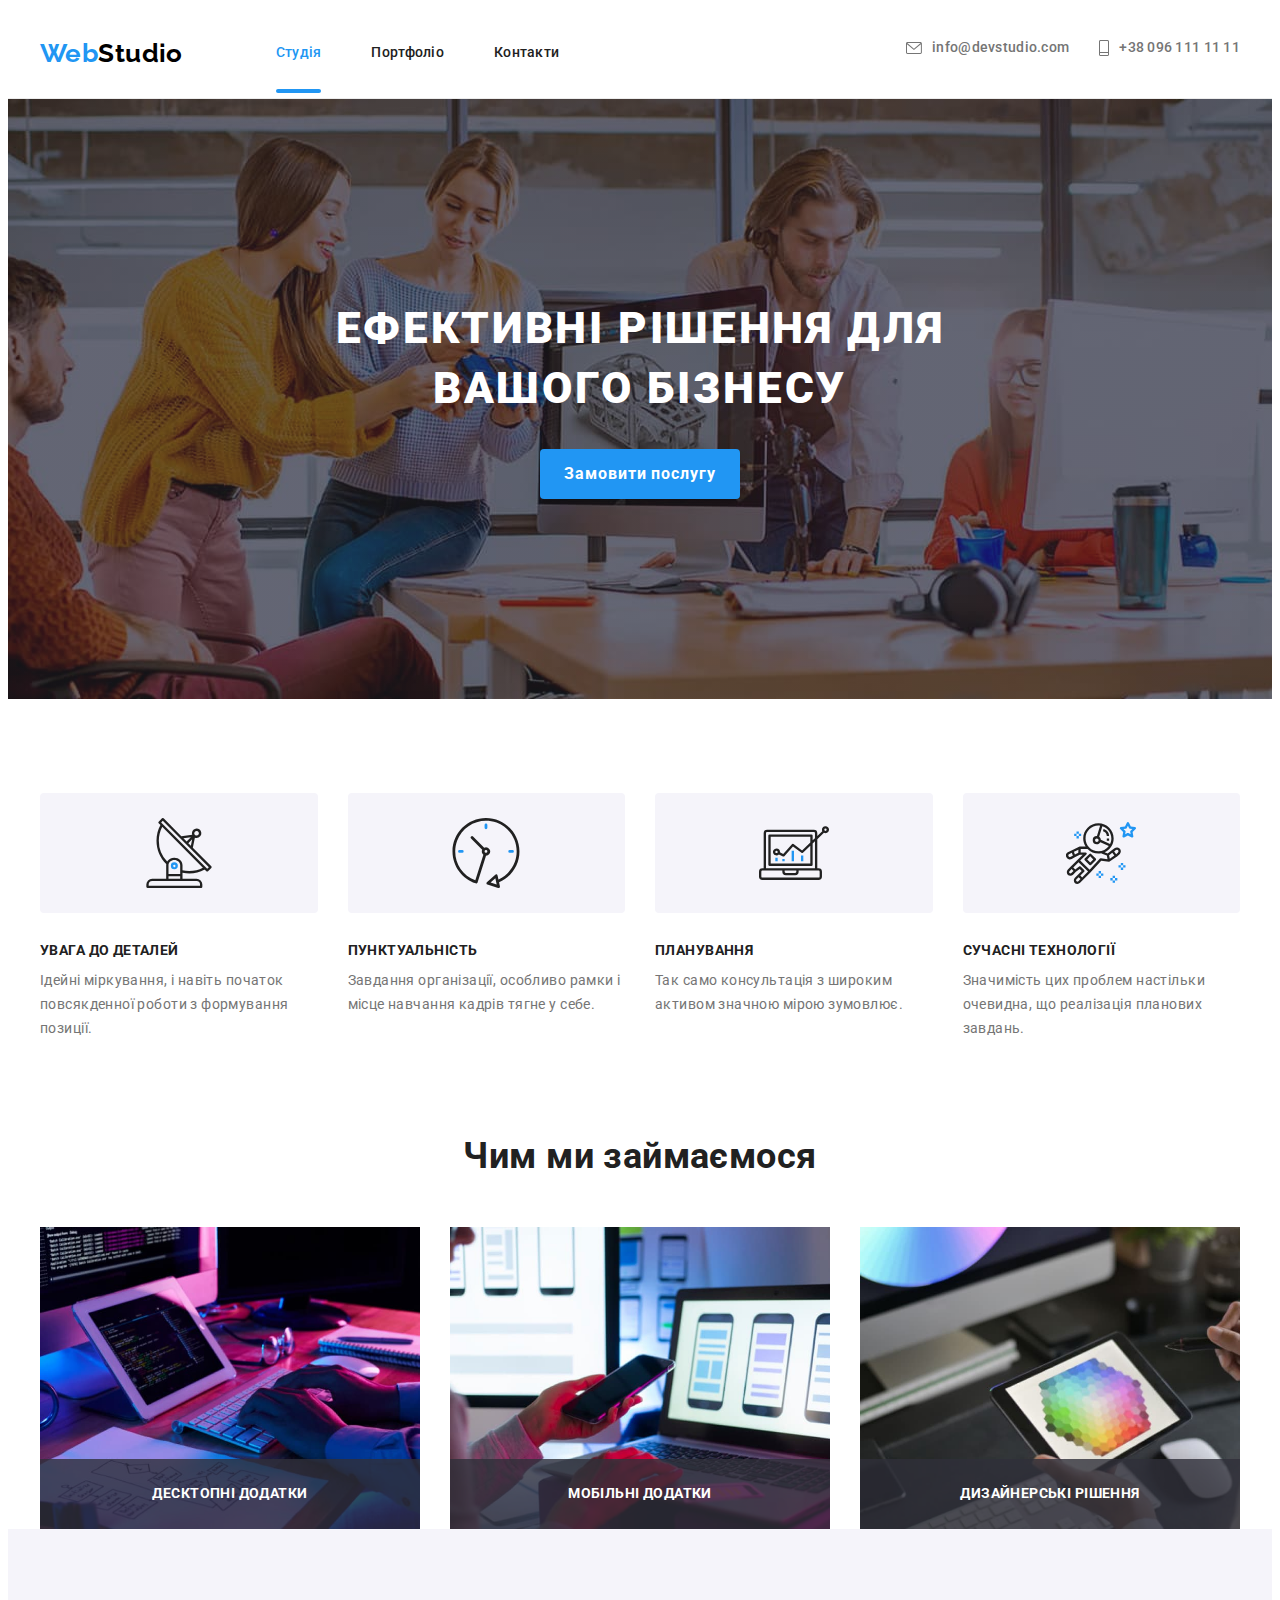
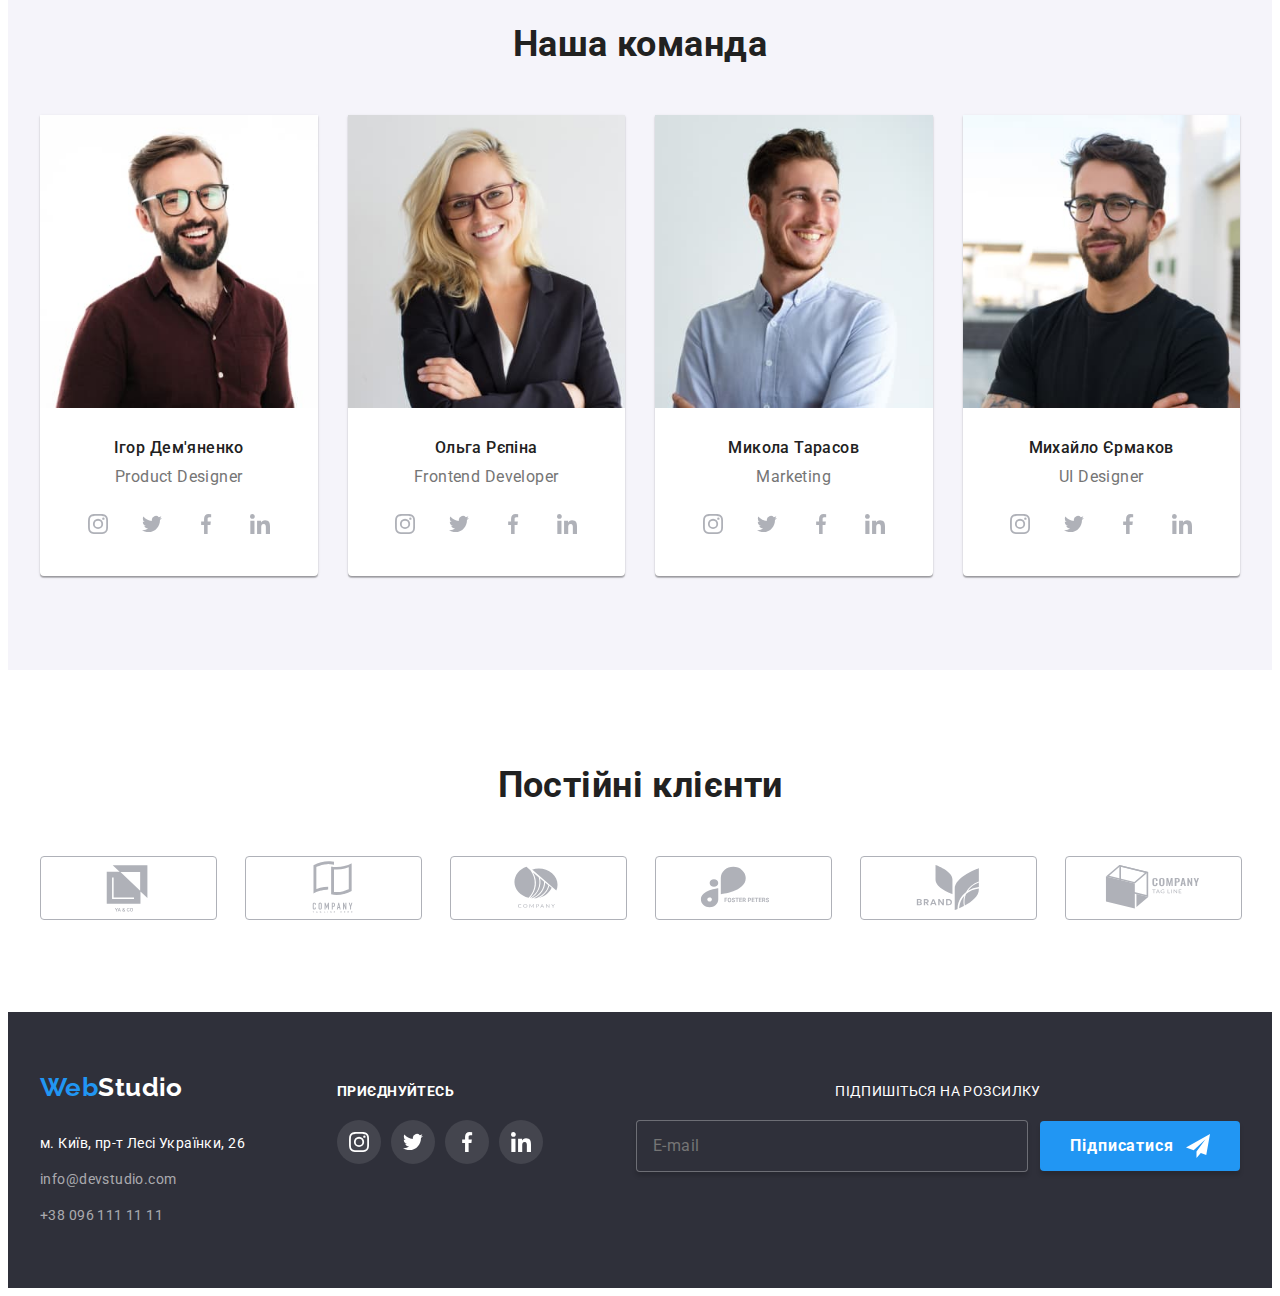
==== index.html @ 79e78c7b "adaptive" ====
<!DOCTYPE html>
<html lang="uk">
<head>
    <meta charset="UTF-8">
    <meta http-equiv="X-UA-Compatible" content="IE=edge">
    <meta name="viewport" content="width=device-width, initial-scale=1.0">
    <title>goit-markup-hw-07</title>
    <link rel="preconnect" href="https://fonts.googleapis.com">
    <link rel="preconnect" href="https://fonts.gstatic.com" crossorigin>
    <link href="https://fonts.googleapis.com/css2?family=Raleway:wght@700&family=Roboto:wght@400;500;700;900&display=swap" rel="stylesheet">
    <link rel="stylesheet" href="https://cdnjs.cloudflare.com/ajax/libs/modern-normalize/1.1.0/modern-normalize.min.css" integrity="sha512-wpPYUAdjBVSE4KJnH1VR1HeZfpl1ub8YT/NKx4PuQ5NmX2tKuGu6U/JRp5y+Y8XG2tV+wKQpNHVUX03MfMFn9Q==" crossorigin="anonymous" referrerpolicy="no-referrer" />
    <link rel="stylesheet" href="./css/main.min.css">
</head>
<body>
    <header class="header">
        <div class="container header__container">
            <a href="./index.html" class="logo header__logo links">
                <span class="logo__textWeb">Web</span>Studio
            </a>
            <nav class="nav header__nav">
                <ul class="menu lists">
                    <li class="menu__item"><a class="menu__link menu__link--current links" href="">Студія</a></li>
                    <li class="menu__item"><a class="menu__link links" href="./portfolio.html">Портфоліо</a></li>
                    <li class="menu__item"><a class="menu__link links" href="">Контакти</a></li>
                </ul>
            </nav>
            <ul class="contacts header__contacts lists">
                <li class="contacts__item">
                    <a class="contacts__link links" href="mailto:info@devstudio.com">
                        <svg class="contacts__icon" width="16" height="12">
                            <use href="./images/icons.svg#icon-envelope"></use>
                        </svg>
                        info@devstudio.com
                    </a>
                </li>
                <li class="contacts__item">
                    <a class="contacts__link links" href="tel:+380961111111">
                        <svg class="contacts__icon" width="10" height="16">
                            <use href="./images/icons.svg#icon-mobile"></use>
                        </svg>
                        +38 096 111 11 11
                    </a>
                </li>
            </ul>
            <button class="menu-open header__btn" data-menu-open>
                <svg class="menu-open__icon" width="40" height="40">
                    <use href="./images/icons.svg#icon-menu"></use>
                </svg>
            </button>
        </div>
        <div class="mob-menu is-hidden" data-menu>
            <button type="button" class="menu-close" data-menu-close>
                <svg class="menu-close__icon" width="40" height="40">
                    <use href="./images/icons.svg#icon-menu-close"></use>
                </svg>
            </button>
            <ul class="menu-list lists">
                <li class="menu-list__item"><a class="menu-list__link menu-list__link--current links" href="./index.html">Студія</a></li>
                <li class="menu-list__item"><a class="menu-list__link links" href="./portfolio.html">Портфоліо</a></li>
                <li class="menu-list__item"><a class="menu-list__link links" href="">Контакти</a></li>
            </ul>
            <div class="contact-wrapper">
                <ul class="contact-list lists">
                    <li class="contact-list__item">
                        <a class="contact-list__link links contact-list__link--tel" href="tel:+380961111111">
                            +38 096 111 11 11
                        </a>
                    </li>
                    <li class="contact-list__item">
                        <a class="contact-list__link links" href="mailto:info@devstudio.com">
                            info@devstudio.com
                        </a>
                    </li>
                </ul>
                <ul class="social-list lists">
                    <li class="social-list__item">
                        <a class="social-list__link links" href="" target="_blank" rel="noopener noreferrer">Instagram</a>
                    </li>
                    <li class="social-list__item">
                        <a class="social-list__link links" href="" target="_blank" rel="noopener noreferrer">Twitter</a>
                    </li>
                    <li class="social-list__item">
                        <a class="social-list__link links" href="" target="_blank" rel="noopener noreferrer">Facebook</a>
                    </li>
                    <li class="social-list__item">
                        <a class="social-list__link links" href="" target="_blank" rel="noopener noreferrer">LinkedIn</a>
                    </li>
                </ul>
            </div>
        </div>
    </header>
    <main>
        <section class="hero">
            <div class="container hero__container">
                <h1 class="hero__title">Ефективні рішення для вашого бізнесу</h1>
                <button type="button" class="hero__button button" data-modal-open>Замовити послугу</button>
            </div>
        </section>
        <section class="features section">
            <div class="container features__container">
                <h2 class="features__title section-title visually-hidden">Особливості</h2>
                <ul class="detail-list lists">
                    <li class="detail-list__item">
                        <div class="detail-list__icon-wrap">
                            <svg class="detail-list__icon" width="70" height="70">
                                <use href="./images/icons.svg#icon-antenna"></use>
                            </svg>
                        </div>
                        <h3 class="detail-list__title">УВАГА ДО ДЕТАЛЕЙ</h3>
                        <p class="detail-list__text">Ідейні міркування, і навіть початок повсякденної роботи з формування позиції.</p>
                    </li>
                    <li class="detail-list__item">
                        <div class="detail-list__icon-wrap">
                            <svg class="detail-list__icon" width="70" height="70">
                                <use href="./images/icons.svg#icon-clock"></use>
                            </svg>
                        </div>
                        <h3 class="detail-list__title">ПУНКТУАЛЬНІСТЬ</h3>
                        <p class="detail-list__text">Завдання організації, особливо рамки і місце навчання кадрів тягне у себе.</p>
                    </li>
                    <li class="detail-list__item">
                        <div class="detail-list__icon-wrap">
                            <svg class="detail-list__icon" width="70" height="70">
                                <use href="./images/icons.svg#icon-diagram"></use>
                            </svg>
                        </div>
                        <h3 class="detail-list__title">ПЛАНУВАННЯ</h3>
                        <p class="detail-list__text">Так само консультація з широким активом значною мірою зумовлює.</p>
                    </li>
                    <li class="detail-list__item">
                        <div class="detail-list__icon-wrap">
                            <svg class="detail-list__icon" width="70" height="70">
                                <use href="./images/icons.svg#icon-astronaut"></use>
                            </svg>
                        </div>
                        <h3 class="detail-list__title">СУЧАСНІ ТЕХНОЛОГІЇ</h3>
                        <p class="detail-list__text">Значимість цих проблем настільки очевидна, що реалізація планових завдань.</p>
                    </li>
                </ul>
            </div>
        </section>
        <section class="functions section ">
            <div class="container functions__container">
                <h2 class="functions__title section-title">Чим ми займаємося</h2>
                <ul class="unit-list lists">
                    <li class="unit-list__item">
                        <img 
                            srcset="
                            ./images/function1_370@1x.jpg 370w,
                            ./images/function1_740@2x.jpg 740w,
                            "
                            src="./images/function1_370@1x.jpg" width="370" alt="Функція" 
                            sizes="33vw">
                        <div class="unit-list__title-wrap">
                            <h3 class="unit-list__title">Десктопні додатки</h3>
                        </div>
                    </li>
                    <li class="unit-list__item">
                        <img 
                            srcset="
                            ./images/function2_370@1x.jpg 370w,
                            ./images/function2_740@2x.jpg 740w,
                            "
                            src="./images/function2_370@1x.jpg" width="370" alt="Функція" 
                            sizes="33vw">
                        <div class="unit-list__title-wrap">
                            <h3 class="unit-list__title">Мобільні додатки</h3>
                        </div>
                    </li>
                    <li class="unit-list__item">
                        <img 
                            srcset="
                            ./images/function3_370@1x.jpg 370w,
                            ./images/function3_740@2x.jpg 740w,
                            "
                            src="./images/function3_370@1x.jpg" width="370" alt="Функція" 
                            sizes="33vw">
                        <div class="unit-list__title-wrap">
                            <h3 class="unit-list__title">Дизайнерські рішення</h3>
                        </div>
                    </li>
                </ul>
            </div>
        </section>
        <section class="team section">
            <div class="container team__container">
                <h2 class="team__title section-title">Наша команда</h2>
                <ul class="card-list lists">
                    <li class="card-list__item">
                        <img 
                            srcset="
                            ./images/team1-270@1x.jpg 270w,
                            ./images/team1-270@2x.jpg 540w,
                            ./images/team1-354@1x.jpg 354w,
                            ./images/team1-354@2x.jpg 708w,
                            ./images/team1-450@1x.jpg 450w,
                            ./images/team1-450@2x.jpg 900w
                            "
                            src="./images/team1-270@1x.jpg " 
                            width="270"
                            alt="Співробітник" 
                            sizes="(min-width: 1200px) 25vw, (min-width: 768px) 50vw, 100vw">
                        <div class="card-list__description">
                            <h3 class="card-list__title">Ігор Дем'яненко</h3>
                            <p class="card-list__text" lang="en">Product Designer</p>
                            <ul class="soc-list lists">
                                <li class="soc-list__item">
                                    <a class="soc-list__link links" href="">
                                        <svg class="soc-list__icon" width="20" height="20">
                                            <use href="./images/icons.svg#icon-instagram"></use>
                                        </svg>
                                    </a>
                                </li>
                                <li class="soc-list__item">
                                    <a class="soc-list__link links" href="">
                                        <svg class="soc-list__icon" width="20" height="20">
                                            <use href="./images/icons.svg#icon-twitter"></use>
                                        </svg>
                                    </a>
                                </li>
                                <li class="soc-list__item">
                                    <a class="soc-list__link links" href="">
                                        <svg class="soc-list__icon" width="20" height="20">
                                            <use href="./images/icons.svg#icon-facebook"></use>
                                        </svg>
                                    </a>
                                </li>
                                <li class="soc-list__item">
                                    <a class="soc-list__link links" href="">
                                        <svg class="soc-list__icon" width="20" height="20">
                                            <use href="./images/icons.svg#icon-linkedin"></use>
                                        </svg>
                                    </a>
                                </li>
                            </ul>
                        </div>
                    </li>
                    <li class="card-list__item">
                        <img 
                            srcset="
                            ./images/team2-270@1x.jpg 270w,
                            ./images/team2-270@2x.jpg 540w,
                            ./images/team2-354@1x.jpg 354w,
                            ./images/team2-354@2x.jpg 708w,
                            ./images/team2-450@1x.jpg 450w,
                            ./images/team2-450@2x.jpg 900w
                            "
                            src="./images/team2-270@1x.jpg "
                            width="270"
                            alt="Співробітник" 
                            sizes="(min-width: 1200px) 25vw, (min-width: 768px) 50vw, 100vw">
                        <div class="card-list__description">
                            <h3 class="card-list__title">Ольга Рєпіна</h3>
                            <p class="card-list__text" lang="en">Frontend Developer</p>
                            <ul class="soc-list lists">
                                <li class="soc-list__item">
                                    <a class="soc-list__link links" href="">
                                        <svg class="soc-list__icon" width="20" height="20">
                                            <use href="./images/icons.svg#icon-instagram"></use>
                                        </svg>
                                    </a>
                                </li>
                                <li class="soc-list__item">
                                    <a class="soc-list__link links" href="">
                                        <svg class="soc-list__icon" width="20" height="20">
                                            <use href="./images/icons.svg#icon-twitter"></use>
                                        </svg>
                                    </a>
                                </li>
                                <li class="soc-list__item">
                                    <a class="soc-list__link links" href="">
                                        <svg class="soc-list__icon" width="20" height="20">
                                            <use href="./images/icons.svg#icon-facebook"></use>
                                        </svg>
                                    </a>
                                </li>
                                <li class="soc-list__item">
                                    <a class="soc-list__link links" href="">
                                        <svg class="soc-list__icon" width="20" height="20">
                                            <use href="./images/icons.svg#icon-linkedin"></use>
                                        </svg>
                                    </a>
                                </li>
                            </ul>
                        </div>
                    </li>
                    <li class="card-list__item">
                        <img 
                            srcset="
                            ./images/team3-270@1x.jpg 270w,
                            ./images/team3-270@2x.jpg 540w,
                            ./images/team3-354@1x.jpg 354w,
                            ./images/team3-354@2x.jpg 708w,
                            ./images/team3-450@1x.jpg 450w,
                            ./images/team3-450@2x.jpg 900w
                            "
                            src="./images/team3-270@1x.jpg "
                            width="270" 
                            alt="Співробітник"
                            sizes="(min-width: 1200px) 25vw, (min-width: 768px) 50vw, 100vw">
                        <div class="card-list__description">
                            <h3 class="card-list__title">Микола Тарасов</h3>
                            <p class="card-list__text" lang="en">Marketing</p>
                            <ul class="soc-list lists">
                                <li class="soc-list__item">
                                    <a class="soc-list__link links" href="">
                                        <svg class="soc-list__icon" width="20" height="20">
                                            <use href="./images/icons.svg#icon-instagram"></use>
                                        </svg>
                                    </a>
                                </li>
                                <li class="soc-list__item">
                                    <a class="soc-list__link links" href="">
                                        <svg class="soc-list__icon" width="20" height="20">
                                            <use href="./images/icons.svg#icon-twitter"></use>
                                        </svg>
                                    </a>
                                </li>
                                <li class="soc-list__item">
                                    <a class="soc-list__link links" href="">
                                        <svg class="soc-list__icon" width="20" height="20">
                                            <use href="./images/icons.svg#icon-facebook"></use>
                                        </svg>
                                    </a>
                                </li>
                                <li class="soc-list__item">
                                    <a class="soc-list__link links" href="">
                                        <svg class="soc-list__icon" width="20" height="20">
                                            <use href="./images/icons.svg#icon-linkedin"></use>
                                        </svg>
                                    </a>
                                </li>
                            </ul>
                        </div>
                    </li>
                    <li class="card-list__item">
                        <img 
                            srcset="
                            ./images/team4-270@1x.jpg 270w,
                            ./images/team4-270@2x.jpg 540w,
                            ./images/team4-354@1x.jpg 354w,
                            ./images/team4-354@2x.jpg 708w,
                            ./images/team4-450@1x.jpg 450w,
                            ./images/team4-450@2x.jpg 900w
                            "   
                            src="./images/team4-270@1x.jpg " 
                            width="270"
                            alt="Співробітник"
                            sizes="(min-width: 1200px) 25vw, (min-width: 768px) 50vw, 100vw">
                        <div class="card-list__description">
                            <h3 class="card-list__title">Михайло Єрмаков</h3>
                            <p class="card-list__text" lang="en">UI Designer</p>
                            <ul class="soc-list lists">
                                <li class="soc-list__item">
                                    <a class="soc-list__link links" href="">
                                        <svg class="soc-list__icon" width="20" height="20">
                                            <use href="./images/icons.svg#icon-instagram"></use>
                                        </svg>
                                    </a>
                                </li>
                                <li class="soc-list__item">
                                    <a class="soc-list__link links" href="">
                                        <svg class="soc-list__icon" width="20" height="20">
                                            <use href="./images/icons.svg#icon-twitter"></use>
                                        </svg>
                                    </a>
                                </li>
                                <li class="soc-list__item">
                                    <a class="soc-list__link links" href="">
                                        <svg class="soc-list__icon" width="20" height="20">
                                            <use href="./images/icons.svg#icon-facebook"></use>
                                        </svg>
                                    </a>
                                </li>
                                <li class="soc-list__item">
                                    <a class="soc-list__link links" href="">
                                        <svg class="soc-list__icon" width="20" height="20">
                                            <use href="./images/icons.svg#icon-linkedin"></use>
                                        </svg>
                                    </a>
                                </li>
                            </ul>
                        </div>
                    </li>
                </ul>
            </div>
        </section>
        <section class="clients section">
            <div class="container clients__container">
                <h2 class="clients__title section-title">Постійні клієнти</h2>
                <ul class="object-list lists">
                    <li class="object-list__item">
                        <a class="object-list__link links" href="">
                            <svg class="object-list__icon" width="106" height="60">
                                <use href="./images/icons.svg#icon-logo-1"></use>
                            </svg>
                        </a>
                    </li>
                    <li class="object-list__item">
                        <a class="object-list__link links" href="">
                            <svg class="object-list__icon" width="106" height="60">
                                <use href="./images/icons.svg#icon-logo-2"></use>
                            </svg>
                        </a>
                    </li>
                    <li class="object-list__item">
                        <a class="object-list__link links" href="">
                            <svg class="object-list__icon" width="106" height="60">
                                <use href="./images/icons.svg#icon-logo-3"></use>
                            </svg>
                        </a>
                    </li>
                    <li class="object-list__item">
                        <a class="object-list__link links" href="">
                            <svg class="object-list__icon" width="106" height="60">
                                <use href="./images/icons.svg#icon-logo-4"></use>
                            </svg>
                        </a>
                    </li>
                    <li class="object-list__item">
                        <a class="object-list__link links" href="">
                            <svg class="object-list__icon" width="106" height="60">
                                <use href="./images/icons.svg#icon-logo-5"></use>
                            </svg>
                        </a>
                    </li>
                    <li class="object-list__item">
                        <a class="object-list__link links" href="">
                            <svg class="object-list__icon" width="106" height="60">
                                <use href="./images/icons.svg#icon-logo-6"></use>
                            </svg>
                        </a>
                    </li>
                </ul>
            </div>
        </section>
    </main>
    <footer class="footer">
        <div class="container footer__container">
            <div class="footer__all-contacts-wrap">
                <div class="footer__contacts-wrap">
                    <a href="./index.html" class="logo links">
                        <span class="logo__textWeb">Web</span><span class="logo__textStudio">Studio</span>
                    </a>
                    <address class="address footer__address-wrap">
                        <ul class="address__list lists">
                            <li class="address__item">
                                <a href="https://goo.gl/maps/wH7zCtdQS2G6L1kN8" target="_blank" rel="noopener noreferrer" class="address__link address__place links">м. Київ, пр-т Лесі Українки, 26</a>
                            </li>
                            <li class="address__item">
                                <a href="mailto:info@devstudio.com" class="address__link links">info@devstudio.com</a>
                            </li>
                            <li class="address__item">
                                <a href="tel:+380961111111" class="address__link links">+38 096 111 11 11</a>
                            </li>
                        </ul>
                    </address>
                </div>
                <div class="footer__social-wrap soc">
                    <h3 class="soc__title">приєднуйтесь</h3>
                    <ul class="soc__list lists">
                        <li class="soc__item">
                            <a class="soc__link links" href="">
                                <svg class="soc__icon" width="20" height="20">
                                    <use href="./images/icons.svg#icon-instagram"></use>
                                </svg>
                            </a>
                        </li>
                        <li class="soc__item">
                            <a class="soc__link links" href="">
                                <svg class="soc__icon" width="20" height="20">
                                    <use href="./images/icons.svg#icon-twitter"></use>
                                </svg>
                            </a>
                        </li>
                        <li class="soc__item">
                            <a class="soc__link links" href="">
                                <svg class="soc__icon" width="20" height="20">
                                    <use href="./images/icons.svg#icon-facebook"></use>
                                </svg>
                            </a>
                        </li>
                        <li class="soc__item">
                            <a class="soc__link links" href="">
                                <svg class="soc__icon" width="20" height="20">
                                    <use href="./images/icons.svg#icon-linkedin"></use>
                                </svg>
                            </a>
                        </li>
                    </ul>
                </div>
            </div>
            <div class="footer__sign sign">
                <label class="sign__title" for="footer-email">Підпишіться на розсилку</label>
                <form class="sign__form">
                    <input type="email" name="email" class="sign__input" id="footer-email" placeholder="E-mail">
                    <button type="submit" class="sign__btn form-btn">
                        <span class="form-btn__text">Підписатися</span>
                        <svg class="form-btn__icon" width="24" height="24">
                            <use href="./images/icons.svg#icon-icon-send"></use>
                        </svg>
                    </button>
                </form>
            </div>
        </div>
    </footer>
    <div class="backdrop is-hidden" data-modal>
        <div class="modal">
            <button type="button" class="modal-close" data-modal-close>
                <svg class="modal-close__icon" width="18" height="18">
                    <use href="./images/icons.svg#icon-close-modal"></use>
                </svg>
            </button>
            <p class="modal__title">Залиште свої дані, ми вам передзвонимо</p>
            <form class="modal__form">
                <div class="modal__field">
                    <label class="modal__label"><span class="modal__text-label">Ім'я</span>
                        <span class="modal__input-wrapper">
                            <input
                                type="text"
                                name="user-name"
                                class="modal__input"
                                placeholder=" "
                            >
                            <svg class="modal__icon" width="18" height="18">
                                <use href="./images/icons.svg#icon-person-black"></use>
                            </svg>
                        </span>
                    </label>
                </div>
                <div class="modal__field">
                    <label class="modal__label"><span class="modal__text-label">Телефон</span>
                        <span class="modal__input-wrapper">
                            <input
                                type="tel"
                                name="user-tel"
                                class="modal__input"
                                placeholder=" "
                            >
                            <svg class="modal__icon" width="18" height="18">
                                <use href="./images/icons.svg#icon-phone-black"></use>
                            </svg>
                        </span>
                    </label>
                </div>
                <div class="modal__field">
                    <label class="modal__label"><span class="modal__text-label">Пошта</span>
                        <span class="modal__input-wrapper">
                            <input
                                type="email"
                                name="user-email"
                                class="modal__input"
                                placeholder=" "
                            >
                            <svg class="modal__icon" width="18" height="18">
                                <use href="./images/icons.svg#icon-email-black"></use>
                            </svg>
                        </span>
                    </label>
                </div>
                <div class="modal__field textarea-wrapper">
                    <label for="user-text" class="modal__label"><span class="modal__text-label">Коментар</span></label>
                    <textarea
                        name="user-text"
                        id="user-text"
                        class="modal__comment"
                        placeholder="Введіть текст"
                    ></textarea>
                </div>
                <div class="modal__field check">
                    <input type="checkbox" name="policy" class="check__input visually-hidden" id="policy"/>
                    <label for="policy" class="check__text">  
                        <span class="check__icon-wrapper">
                            <svg class="check__icon" width="16" height="15">
                                <use href="./images/icons.svg#icon-icon-check"></use>
                            </svg>
                        </span> 
                        Погоджуюся з розсилкою та приймаю  <a href="" class="check__text-contract"> Умови договору</a>
                    </label>
                </div>
                <div class="modal__btn-wrapper">
                    <button type="submit" class="modal__btn form-btn">Відправити</button>
                </div>
            </form>
        </div>
    </div>
    <script src="./js/modal.js"></script>
    <script src="./js/menu.js"></script>
  </body>
</html>
---- css/main.min.css ----
:root{--primary-text-color: #212121;--secondary-text-color: #757575;--accent-color: #2196F3;--primary-white-color: #FFFFFF;--bg-dark: #2F303A;--bg-light: #F5F4FA;--border-color: #EEEEEE;--icons-color: #AFB1B8;--modal-btn-focus: #188CE8}button{cursor:pointer}address{font-style:normal}.links{text-decoration:none}.lists{padding:0;margin:0;list-style:none}h1,h2,h3,h4,h5,h6,p{margin-top:0;margin-bottom:0}img{display:block;max-width:100%;height:auto;width:100%}.no-scroll{overflow:hidden}.visually-hidden{position:absolute;width:1px;height:1px;margin:-1px;border:0;padding:0;white-space:nowrap;-webkit-clip-path:inset(100%);clip-path:inset(100%);clip:rect(0 0 0 0);overflow:hidden}body{background-color:var(--primary-white-color);color:var(--primary-text-color);font-family:"Roboto",sans-serif;letter-spacing:.03em;font-size:14px;font-style:normal;line-height:1.71}.container{margin:0 auto;width:100%;padding-left:15px;padding-right:15px}@media screen and (min-width: 480px){.container{max-width:480px}}@media screen and (min-width: 768px){.container{max-width:768px}}@media screen and (min-width: 1200px){.container{max-width:1200px}}.section-title{font-size:28px;line-height:1.18;text-align:center;margin-bottom:30px}@media screen and (min-width: 1200px){.section-title{font-size:36px;line-height:1.17;margin-bottom:50px}}.form-btn{padding:10px 24px;font-family:"Roboto";border-radius:4px;align-items:center;border:0;background-color:var(--accent-color);font-family:inherit;font-weight:700;font-size:16px;height:50px;min-width:200px;line-height:1.88;letter-spacing:.06em;color:var(--primary-white-color);box-shadow:0px 4px 4px rgba(0,0,0,.15);transition:background-color 250ms cubic-bezier(0.4, 0, 0.2, 1)}.header{border-bottom:1px solid #ececec}.header__container{display:flex;align-items:center}@media screen and (max-width: 767px){.header__container{height:60px;justify-content:space-between}}.logo{--logo-black: #000000;color:var(--logo-black);font-family:"Raleway",sans-serif;font-weight:700;font-size:24px;line-height:1.17}@media screen and (min-width: 1200px){.logo{font-size:26px;line-height:1.19}}.logo__textWeb{color:var(--accent-color)}.nav{margin-left:88px}@media screen and (min-width: 1200px){.nav{margin-left:93px}}.menu{display:flex}@media screen and (max-width: 767px){.menu{display:none}}.menu__item{margin-right:50px}.menu__item:last-child{margin-right:0}.menu__link{display:block;padding-top:32px;padding-bottom:32px;color:var(--primary-text-color);font-weight:500;line-height:1.14;letter-spacing:.02em;transition:color 250ms cubic-bezier(0.4, 0, 0.2, 1)}.menu__link:hover,.menu__link:focus{color:var(--accent-color)}.menu__link--current{position:relative;color:var(--accent-color)}.menu__link--current::after{position:absolute;bottom:0;left:0;content:"";width:100%;height:4px;background-color:var(--accent-color);border-radius:2px}@media screen and (max-width: 767px){.contacts{display:none}}@media screen and (min-width: 768px){.contacts{display:block}}@media screen and (min-width: 1200px){.contacts{display:flex}}.header__contacts{margin-left:auto}.contacts__item{margin-bottom:10px}@media screen and (min-width: 1200px){.contacts__item{margin-right:30px}.contacts__item:last-child{margin-right:0}}.contacts__link{color:var(--secondary-text-color);font-weight:500;font-size:12px;line-height:1.17;letter-spacing:.02em;display:flex;align-items:center;transition:color 250ms cubic-bezier(0.4, 0, 0.2, 1)}.contacts__link:hover,.contacts__link:focus{color:var(--accent-color)}@media screen and (min-width: 1200px){.contacts__link{padding-top:32px;padding-bottom:32px;font-size:14px;line-height:1.14}}.contacts__icon{margin-right:10px;fill:var(--secondary-text-color);transition:fill 250ms cubic-bezier(0.4, 0, 0.2, 1)}.contacts__link:hover .contacts__icon,.contacts__link:focus .contacts__icon{fill:currentColor}.menu-open{background-color:#fff;padding:0;margin-left:auto;display:block;height:40px;border:none}@media screen and (min-width: 768px){.menu-open{display:none}}.menu-open__icon{fill:var(--primary-text-color);transition:fill 250ms cubic-bezier(0.4, 0, 0.2, 1)}.menu-open__icon:hover{fill:var(--accent-color)}.mob-menu{position:fixed;top:0;z-index:1;width:100%;height:100%;background-color:#fff;padding:48px 40px;display:flex;flex-direction:column;justify-content:space-between;overflow:auto}@media screen and (min-width: 768px){.mob-menu{display:none}}.is-hidden{opacity:0;visibility:hidden;pointer-events:none}.menu-close{position:absolute;top:10px;right:15px;display:block;margin-left:auto;height:40px;border:none;background-color:#fff;padding:0}.menu-close__icon{fill:var(--primary-text-color);transition:fill 250ms cubic-bezier(0.4, 0, 0.2, 1)}.menu-close__icon:hover{fill:var(--accent-color)}.menu-list{flex-grow:1}.menu-list__link{color:var(--primary-text-color);font-weight:500;font-size:40px;line-height:1.17;letter-spacing:.02em;transition:color 250ms cubic-bezier(0.4, 0, 0.2, 1)}.menu-list__link:hover{color:var(--accent-color)}.menu-list__item{margin-bottom:32px}.menu-list__item:last-child{margin-bottom:0}.contact-list__item{font-weight:500;letter-spacing:.02em;font-size:24px;line-height:1.17}.contact-list__item:first-child{margin-bottom:32px}.contact-list__link{color:var(--secondary-text-color)}.contact-list__link--tel{font-size:27px;line-height:1.18;color:var(--accent-color)}@media screen and (min-width: 480px){.contact-list__link--tel{font-size:34px}}.social-list{display:flex;align-self:flex-end;margin-top:64px}.social-list__link{font-weight:500;font-size:13px;line-height:1.22;letter-spacing:.02em;color:#2196f3}@media screen and (min-width: 480px){.social-list__link{font-size:18px}}.social-list__item{position:relative}.social-list__item:not(:last-child){margin-right:20px}.social-list__item:not(:last-child)::after{content:"";position:absolute;right:-21px;bottom:12px;display:block;width:22px;height:1px;background-color:rgba(33,33,33,.2);rotate:90deg}.backdrop{position:fixed;top:0;width:100%;height:100%;background-color:rgba(0,0,0,.2);transition:opacity 500ms cubic-bezier(0.4, 0, 0.2, 1),visibility 500ms cubic-bezier(0.4, 0, 0.2, 1)}.is-hidden{opacity:0;visibility:hidden;pointer-events:none}.modal{width:100%;background:var(--primary-white-color);box-shadow:0px 1px 3px rgba(0,0,0,.12),0px 1px 1px rgba(0,0,0,.14),0px 2px 1px rgba(0,0,0,.2);border-radius:4px;position:absolute;top:50%;left:50%;transform:translate(-50%, -50%) scale(1);transition:transform 500ms cubic-bezier(0.4, 0, 0.2, 1);padding:40px}@media screen and (min-width: 480px){.modal{width:450px;min-height:609px}}@media screen and (min-width: 1200px){.modal{width:528px;min-height:581px}}.is-hidden .modal{transform:translate(-50%, -50%) scale(0.8)}.modal-close{position:absolute;top:8px;right:8px;width:30px;height:30px;padding:5px;background-color:rgba(0,0,0,0);border-radius:50%;border:1px solid rgba(0,0,0,.1);display:flex;align-items:center;justify-content:center}.modal-close__icon{transition:fill 250ms cubic-bezier(0.4, 0, 0.2, 1)}.modal-close:focus .modal-close__icon,.modal-close:hover .modal-close__icon{fill:var(--accent-color)}.modal__title{font-weight:700;font-size:19px;line-height:1.5;text-align:center;margin-bottom:12px}@media screen and (min-width: 480px){.modal__title{font-size:20px}}@media screen and (min-width: 1200px){.modal__title{line-height:1.15}}.modal__field{margin-bottom:10px}.modal__input-wrapper{position:relative}.modal__text-label{display:block;margin-bottom:4px;font-weight:400;font-size:12px;line-height:1.17;letter-spacing:.01em;color:var(--secondary-text-color)}.modal__input{width:100%;height:40px;border:1px solid rgba(33,33,33,.2);border-radius:4px;outline:rgba(0,0,0,0);padding:12px;color:var(--logo-black);padding-left:42px;transition:border-color 250ms cubic-bezier(0.4, 0, 0.2, 1)}.modal__input:focus{border-color:var(--accent-color)}.modal__icon{position:absolute;left:12px;top:50%;transform:translateY(-50%);transition:fill 250ms cubic-bezier(0.4, 0, 0.2, 1)}.modal__input:focus+.modal__icon{fill:var(--accent-color)}.modal__comment{width:100%;height:120px;border:1px solid rgba(33,33,33,.2);border-radius:4px;padding:12px 16px;resize:none;outline:rgba(0,0,0,0);font-size:14px;line-height:1.14;letter-spacing:.01em;color:rgba(117,117,117,.5);transition:border-color 250ms cubic-bezier(0.4, 0, 0.2, 1)}.modal__comment:focus{border-color:var(--accent-color)}@media screen and (min-width: 1200px){.modal__comment{font-size:12px;line-height:1.17}}.check__text{color:var(--secondary-text-color);background-color:#fff;display:flex;align-items:center;justify-content:center;font-size:12px;line-height:1.17}@media screen and (min-width: 1200px){.check__text{font-size:14px;line-height:1.71}}.check__icon-wrapper{width:16px;height:15px;border:2px solid var(--primary-text-color);border-radius:2px;display:flex;align-items:center;justify-content:center;fill:rgba(0,0,0,0);margin-right:8px;transition:border-color 250ms cubic-bezier(0.4, 0, 0.2, 1)}.check__input:focus+.check__text span{border-color:var(--accent-color)}.check__input:checked+.check__text span{fill:var(--primary-white-color);background-color:var(--accent-color);border:none}.textarea-wrapper{margin-bottom:20px}.check{margin-bottom:30px}.check__text-contract{color:var(--accent-color);margin-left:8px}.modal__btn{display:block;margin:0 auto}.modal__btn:focus,.modal__btn:hover{background-color:var(--modal-btn-focus)}.hero{background-image:linear-gradient(rgba(47, 48, 58, 0.4), rgba(47, 48, 58, 0.4)),url(/images/hero480mob@1x.jpg);background-repeat:no-repeat;background-position:center;background-size:cover;display:flex;flex-grow:1;padding:118px 40px}@media screen and (min-device-pixel-ratio: 2),screen and (-webkit-min-device-pixel-ratio: 2),screen and (min-resolution: 192dpi),screen and (min-resolution: 2dppx){.hero{background-image:linear-gradient(rgba(47, 48, 58, 0.4), rgba(47, 48, 58, 0.4)),url(/images/hero960mob@2x.jpg)}}@media screen and (min-width: 480px){.hero{padding:118px 60px}}@media screen and (min-width: 768px){.hero{padding:118px 204px}}@media screen and (min-width: 1200px){.hero{padding:200px 237px}}@media screen and (min-width: 480px){.hero{background-image:linear-gradient(rgba(47, 48, 58, 0.4), rgba(47, 48, 58, 0.4)),url(/images/hero768tab@1x.jpg)}}@media screen and (min-width: 480px)and (min-device-pixel-ratio: 2),screen and (min-width: 480px)and (-webkit-min-device-pixel-ratio: 2),screen and (min-width: 480px)and (min-resolution: 192dpi),screen and (min-width: 480px)and (min-resolution: 2dppx){.hero{background-image:linear-gradient(rgba(47, 48, 58, 0.4), rgba(47, 48, 58, 0.4)),url(/images/hero1536tab@2x.jpg)}}@media screen and (min-width: 768px){.hero{background-image:linear-gradient(rgba(47, 48, 58, 0.4), rgba(47, 48, 58, 0.4)),url(/images/hero1600desc@1x.jpg)}}@media screen and (min-width: 768px)and (min-device-pixel-ratio: 2),screen and (min-width: 768px)and (-webkit-min-device-pixel-ratio: 2),screen and (min-width: 768px)and (min-resolution: 192dpi),screen and (min-width: 768px)and (min-resolution: 2dppx){.hero{background-image:linear-gradient(rgba(47, 48, 58, 0.4), rgba(47, 48, 58, 0.4)),url(/images/hero3200desc@2x.jpg)}}.hero__container{margin-left:auto;margin-right:auto;padding:0;text-align:center;width:100%}@media screen and (min-width: 480px){.hero__container{max-width:100%}}@media screen and (min-width: 768px){.hero__container{max-width:768px}}@media screen and (min-width: 1200px){.hero__container{max-width:1200px}}.hero__title{margin-left:auto;margin-right:auto;margin-bottom:30px;width:240px;font-weight:700;font-size:16px;line-height:1.62;letter-spacing:.06em;text-transform:uppercase;color:var(--primary-white-color)}@media screen and (min-width: 480px){.hero__title{width:360px;font-weight:900;font-size:26px}}@media screen and (min-width: 1200px){.hero__title{width:696px;font-size:44px;line-height:1.36}}.hero__button{display:inline-block;border-radius:4px;box-shadow:0px 4px 4px rgba(0,0,0,.15);padding:10px 24px;min-width:200px;align-items:center;border:0;background-color:var(--accent-color);font-family:inherit;font-weight:700;font-size:16px;line-height:1.88;letter-spacing:.06em;color:var(--primary-white-color)}.features{padding-top:60px;padding-bottom:60px}@media screen and (min-width: 1200px){.features{padding-top:94px;padding-bottom:94px}}.detail-list{display:flex;flex-wrap:wrap;gap:30px}.detail-list__item{width:100%}@media screen and (min-width: 768px){.detail-list__item{width:calc((100% - 30px)/2)}}@media screen and (min-width: 1200px){.detail-list__item{width:calc((100% - 90px)/4)}}.detail-list__icon-wrap{height:120px;margin-bottom:30px;background-color:var(--bg-light);border-radius:4px;display:flex;align-items:center;justify-content:center}.detail-list__title{margin-bottom:10px;font-size:14px;line-height:1.14;text-transform:uppercase;text-align:center}@media screen and (min-width: 768px){.detail-list__title{text-align:left}}.detail-list__text{color:var(--secondary-text-color)}@media screen and (max-width: 1199px){.functions{display:none}}@media screen and (min-width: 1200px){.functions{display:block}}.unit-list{display:flex;gap:30px}.unit-list__item{position:relative}.unit-list__title-wrap{position:absolute;bottom:0;left:0;color:var(--primary-white-color);background-color:rgba(47,48,58,.8);width:100%;padding-top:27px;padding-bottom:27px}.unit-list__title{font-size:14px;font-weight:700;line-height:1.14;text-align:center;text-transform:uppercase;display:block}.team{background-color:var(--bg-light);padding-top:60px;padding-bottom:60px}@media screen and (min-width: 1200px){.team{padding-top:94px;padding-bottom:94px}}.card-list{display:flex;flex-wrap:wrap;gap:30px}.card-list__item{width:100%;border-radius:0px 0px 4px 4px;background-color:var(--primary-white-color);box-shadow:0px 1px 3px rgba(0,0,0,.12),0px 1px 1px rgba(0,0,0,.14),0px 2px 1px rgba(0,0,0,.2)}@media screen and (min-width: 768px){.card-list__item{width:calc((100% - 30px)/2)}}@media screen and (min-width: 1200px){.card-list__item{width:calc((100% - 90px)/4)}}.card-list__description{padding-top:30px;padding-bottom:24px}@media screen and (min-width: 1200px){.card-list__description{padding-bottom:30px}}.card-list__title{margin-bottom:10px;font-weight:500;font-size:16px;line-height:1.19;text-align:center}.card-list__text{font-size:16px;line-height:1.19;text-align:center;color:var(--secondary-text-color);margin-bottom:16px}.soc-list{display:flex;justify-content:center;gap:10px}.soc-list__item{width:44px;height:44px}.soc-list__link{width:100%;height:100%;border-radius:50%;display:flex;align-items:center;justify-content:center;color:var(--icons-color);transition:color 250ms cubic-bezier(0.4, 0, 0.2, 1),background-color 250ms cubic-bezier(0.4, 0, 0.2, 1)}.soc-list__link:hover,.soc-list__link:focus{background-color:var(--accent-color);color:var(--primary-white-color)}.soc-list__icon{fill:currentColor}.clients{padding-top:60px;padding-bottom:60px}@media screen and (min-width: 1200px){.clients{padding-top:94px;padding-bottom:94px}}.object-list{display:flex;flex-wrap:wrap;gap:30px}.object-list__item{width:calc((100% - 30px)/2)}@media screen and (min-width: 768px){.object-list__item{width:calc((100% - 60px)/3)}}@media screen and (min-width: 1200px){.object-list__item{width:calc((100% - 150px)/6)}}.object-list__link{width:100%;height:100%;border:1px solid var(--icons-color);border-radius:4px;display:flex;align-items:center;justify-content:center;color:var(--icons-color);transition:color 250ms cubic-bezier(0.4, 0, 0.2, 1),border-color 250ms cubic-bezier(0.4, 0, 0.2, 1)}.object-list__link:hover,.object-list__link:focus{color:var(--accent-color);border-color:var(--accent-color)}.object-list__icon{fill:currentColor}.footer{padding-top:60px;padding-bottom:60px;background-color:var(--bg-dark);text-align:center}@media screen and (min-width: 1200px){.footer__container{display:flex;justify-content:space-between}}@media screen and (min-width: 768px)and (max-width: 1199px){.footer__all-contacts-wrap{display:flex;justify-content:space-between}}@media screen and (min-width: 1200px){.footer__all-contacts-wrap{width:50%;display:flex;align-content:flex-start;justify-content:space-between}}.footer__contacts-wrap{margin-bottom:60px}@media screen and (min-width: 768px)and (max-width: 1199px){.footer__contacts-wrap{width:50%;padding-right:15px}}@media screen and (min-width: 1200px){.footer__contacts-wrap{margin-bottom:0;text-align:left}}.logo__textStudio{color:var(--primary-white-color)}.address{margin-top:28px}.address__list{font-style:normal;font-weight:400}.address__item:not(:last-child){margin-bottom:12px}.address__link{color:rgba(255,255,255,.6);transition:color 250ms cubic-bezier(0.4, 0, 0.2, 1)}.address__link:hover,.address__link:focus{color:var(--accent-color)}.address__place{color:var(--primary-white-color)}.footer__social-wrap{color:var(--primary-white-color);text-align:center}@media screen and (max-width: 767px){.footer__social-wrap{margin-bottom:60px}}@media screen and (min-width: 768px)and (max-width: 1199px){.footer__social-wrap{width:50%;padding-left:15px;margin-top:5px}}@media screen and (min-width: 1200px){.footer__social-wrap{margin-top:12px;text-align:left}}.soc__title{display:block;margin-bottom:20px;font-size:14px;line-height:1.14;text-transform:uppercase}.soc__list{display:flex;justify-content:center;gap:10px}.soc__item{width:44px;height:44px}.soc__link{width:100%;height:100%;border-radius:50%;display:flex;align-items:center;justify-content:center;color:var(--primary-white-color);background-color:rgba(255,255,255,.1);transition:background-color 250ms cubic-bezier(0.4, 0, 0.2, 1)}.soc__link:hover,.soc__link:focus{background-color:var(--accent-color)}.soc__icon{fill:currentColor}.footer__sign{color:var(--primary-white-color)}@media screen and (min-width: 1200px){.footer__sign{margin-left:93px;margin-bottom:34px;margin-top:12px;margin-right:0}}.sign__title{display:block;margin-bottom:20px;font-size:14px;line-height:1.14;text-transform:uppercase}@media screen and (min-width: 480px)and (max-width: 1199px){.sign__form{display:block;text-align:center}}@media screen and (min-width: 1200px){.sign__form{text-align:left;display:flex;align-items:center}}.sign__input{width:100%;padding:15px 16px;font-family:"Roboto";font-style:normal;font-weight:400;font-size:16px;line-height:1.25;letter-spacing:.03em;color:rgba(255,255,255,.6);border:1px solid rgba(255,255,255,.3);border-radius:4px;outline:rgba(0,0,0,0);box-shadow:0px 4px 4px rgba(0,0,0,.15);background-color:var(--bg-dark);transition:border 250ms cubic-bezier(0.4, 0, 0.2, 1)}@media screen and (max-width: 1199px){.sign__input{margin-bottom:20px}}@media screen and (min-width: 480px)and (max-width: 1199px){.sign__input{width:450px}}@media screen and (min-width: 1200px){.sign__input{width:358px;margin-right:12px}}.sign__input:focus{border:1px solid var(--accent-color)}.sign__btn{display:flex;align-items:center;justify-content:center}@media screen and (max-width: 1199px){.sign__btn{margin-right:auto;margin-left:auto}}.form-btn__text{display:inline-block;text-align:center}.form-btn__icon{fill:var(--primary-white-color);margin-left:12px}.filters{display:flex;justify-content:center;margin-bottom:50px;gap:8px}.filters-btn{display:inline-block;border-radius:4px;padding:6px 22px;min-width:73px;border:0;box-shadow:none;letter-spacing:.03em;font-family:inherit;font-weight:500;font-size:16px;line-height:1.63;text-align:center;background-color:var(--bg-light);cursor:pointer;transition:color 250ms cubic-bezier(0.4, 0, 0.2, 1),background-color 250ms cubic-bezier(0.4, 0, 0.2, 1),box-shadow 250ms cubic-bezier(0.4, 0, 0.2, 1)}.filters-btn:hover,.filters-btn:focus{background-color:var(--accent-color);color:var(--primary-white-color);box-shadow:0px 3px 1px rgba(0,0,0,.1),0px 1px 2px rgba(0,0,0,.08),0px 2px 2px rgba(0,0,0,.12)}.project-list{display:flex;flex-wrap:wrap;gap:30px}.project-item{width:calc((100% - 60px)/3);background-color:var(--primary-white-color)}.project-top{position:relative;overflow:hidden}.project-top-text{position:absolute;top:0;background-color:rgba(33,150,243,.9);color:var(--primary-white-color);font-weight:400;font-size:18px;line-height:1.56;padding:63px 24px;height:100%;transform:translateY(100%);transition:transform 250ms cubic-bezier(0.4, 0, 0.2, 1)}.project-item-link:hover .project-top-text,.project-item-link:focus .project-top-text{transform:translateY(0)}.project-item-link{display:block;box-shadow:none;transition:box-shadow 250ms cubic-bezier(0.4, 0, 0.2, 1)}.project-item-link:hover,.project-item-link:focus{box-shadow:0px 1px 1px rgba(0,0,0,.12),0px 4px 4px rgba(0,0,0,.06),1px 4px 6px rgba(0,0,0,.16)}.project-description{padding:20px 24px;border-right:1px solid var(--border-color);border-bottom:1px solid var(--border-color);border-left:1px solid var(--border-color)}.projects-titles{margin-bottom:4px;font-size:18px;line-height:2;letter-spacing:.06em;color:var(--primary-text-color)}.projects-text{font-size:16px;line-height:1.88;color:var(--secondary-text-color)}/*# sourceMappingURL=main.min.css.map */
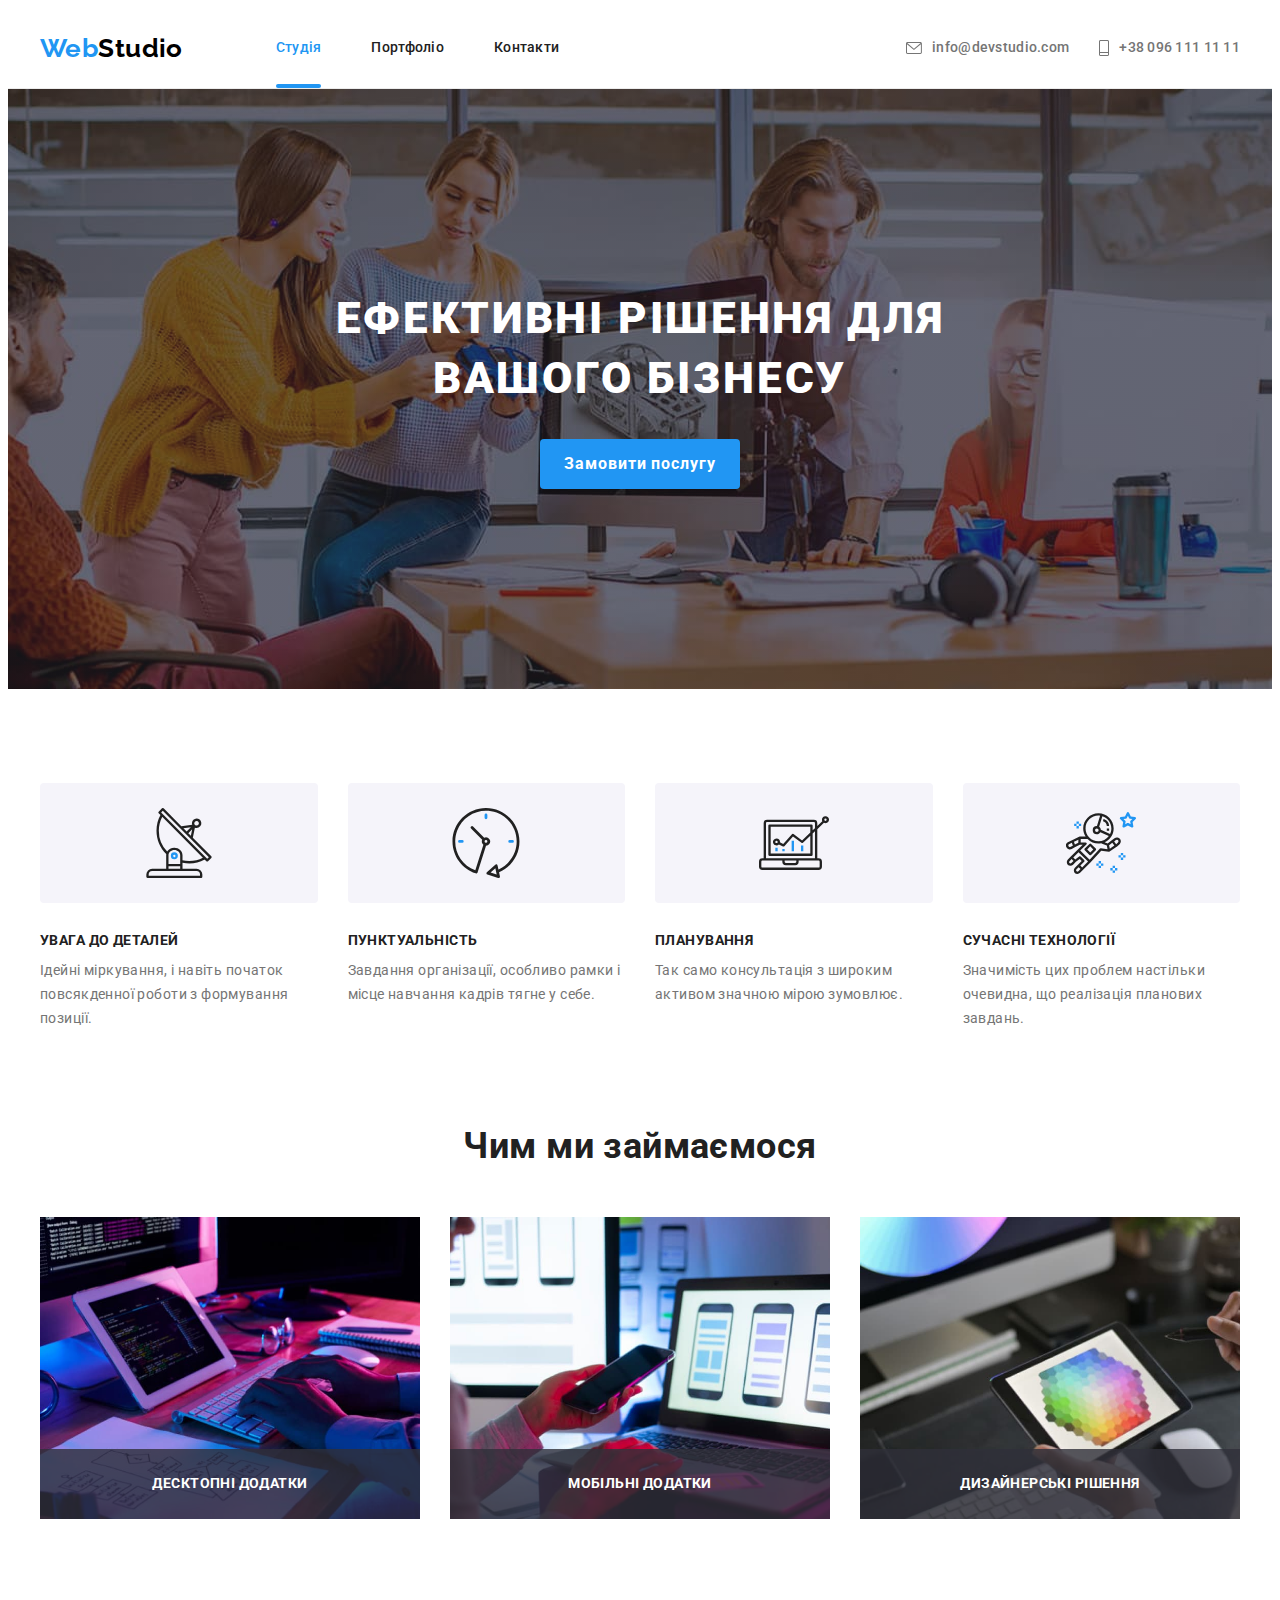
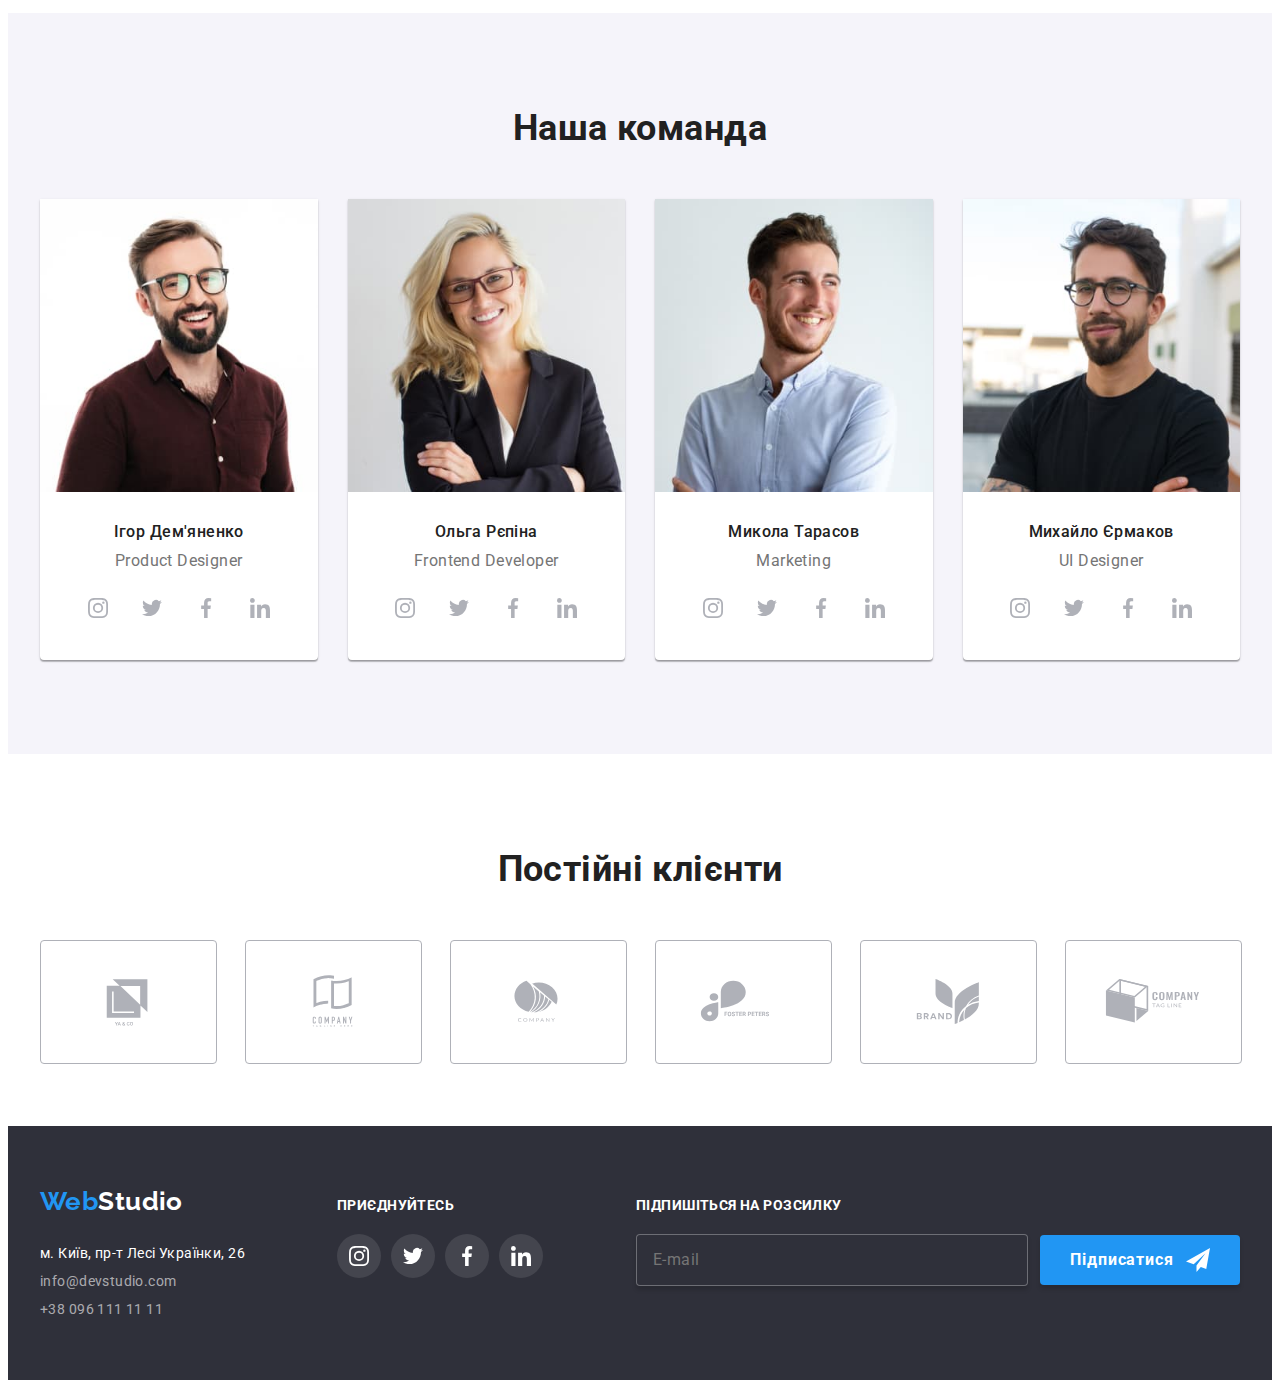
==== commit 5120f9e7: "adaptive_update" ====
--- a/index.html
+++ b/index.html
@@ -4,7 +4,7 @@
     <meta charset="UTF-8">
     <meta http-equiv="X-UA-Compatible" content="IE=edge">
     <meta name="viewport" content="width=device-width, initial-scale=1.0">
-    <title>goit-markup-hw-07</title>
+    <title>goit-markup-hw-08</title>
     <link rel="preconnect" href="https://fonts.googleapis.com">
     <link rel="preconnect" href="https://fonts.gstatic.com" crossorigin>
     <link href="https://fonts.googleapis.com/css2?family=Raleway:wght@700&family=Roboto:wght@400;500;700;900&display=swap" rel="stylesheet">
@@ -147,7 +147,7 @@
                         <img 
                             srcset="
                             ./images/function1_370@1x.jpg 370w,
-                            ./images/function1_740@2x.jpg 740w,
+                            ./images/function1_740@2x.jpg 740w
                             "
                             src="./images/function1_370@1x.jpg" width="370" alt="Функція" 
                             sizes="33vw">
@@ -159,7 +159,7 @@
                         <img 
                             srcset="
                             ./images/function2_370@1x.jpg 370w,
-                            ./images/function2_740@2x.jpg 740w,
+                            ./images/function2_740@2x.jpg 740w
                             "
                             src="./images/function2_370@1x.jpg" width="370" alt="Функція" 
                             sizes="33vw">
@@ -171,7 +171,7 @@
                         <img 
                             srcset="
                             ./images/function3_370@1x.jpg 370w,
-                            ./images/function3_740@2x.jpg 740w,
+                            ./images/function3_740@2x.jpg 740w
                             "
                             src="./images/function3_370@1x.jpg" width="370" alt="Функція" 
                             sizes="33vw">
--- a/css/main.min.css
+++ b/css/main.min.css
@@ -1 +1 @@
-:root{--primary-text-color: #212121;--secondary-text-color: #757575;--accent-color: #2196F3;--primary-white-color: #FFFFFF;--bg-dark: #2F303A;--bg-light: #F5F4FA;--border-color: #EEEEEE;--icons-color: #AFB1B8;--modal-btn-focus: #188CE8}button{cursor:pointer}address{font-style:normal}.links{text-decoration:none}.lists{padding:0;margin:0;list-style:none}h1,h2,h3,h4,h5,h6,p{margin-top:0;margin-bottom:0}img{display:block;max-width:100%;height:auto;width:100%}.no-scroll{overflow:hidden}.visually-hidden{position:absolute;width:1px;height:1px;margin:-1px;border:0;padding:0;white-space:nowrap;-webkit-clip-path:inset(100%);clip-path:inset(100%);clip:rect(0 0 0 0);overflow:hidden}body{background-color:var(--primary-white-color);color:var(--primary-text-color);font-family:"Roboto",sans-serif;letter-spacing:.03em;font-size:14px;font-style:normal;line-height:1.71}.container{margin:0 auto;width:100%;padding-left:15px;padding-right:15px}@media screen and (min-width: 480px){.container{max-width:480px}}@media screen and (min-width: 768px){.container{max-width:768px}}@media screen and (min-width: 1200px){.container{max-width:1200px}}.section-title{font-size:28px;line-height:1.18;text-align:center;margin-bottom:30px}@media screen and (min-width: 1200px){.section-title{font-size:36px;line-height:1.17;margin-bottom:50px}}.form-btn{padding:10px 24px;font-family:"Roboto";border-radius:4px;align-items:center;border:0;background-color:var(--accent-color);font-family:inherit;font-weight:700;font-size:16px;height:50px;min-width:200px;line-height:1.88;letter-spacing:.06em;color:var(--primary-white-color);box-shadow:0px 4px 4px rgba(0,0,0,.15);transition:background-color 250ms cubic-bezier(0.4, 0, 0.2, 1)}.header{border-bottom:1px solid #ececec}.header__container{display:flex;align-items:center}@media screen and (max-width: 767px){.header__container{height:60px;justify-content:space-between}}.logo{--logo-black: #000000;color:var(--logo-black);font-family:"Raleway",sans-serif;font-weight:700;font-size:24px;line-height:1.17}@media screen and (min-width: 1200px){.logo{font-size:26px;line-height:1.19}}.logo__textWeb{color:var(--accent-color)}.nav{margin-left:88px}@media screen and (min-width: 1200px){.nav{margin-left:93px}}.menu{display:flex}@media screen and (max-width: 767px){.menu{display:none}}.menu__item{margin-right:50px}.menu__item:last-child{margin-right:0}.menu__link{display:block;padding-top:32px;padding-bottom:32px;color:var(--primary-text-color);font-weight:500;line-height:1.14;letter-spacing:.02em;transition:color 250ms cubic-bezier(0.4, 0, 0.2, 1)}.menu__link:hover,.menu__link:focus{color:var(--accent-color)}.menu__link--current{position:relative;color:var(--accent-color)}.menu__link--current::after{position:absolute;bottom:0;left:0;content:"";width:100%;height:4px;background-color:var(--accent-color);border-radius:2px}@media screen and (max-width: 767px){.contacts{display:none}}@media screen and (min-width: 768px){.contacts{display:block}}@media screen and (min-width: 1200px){.contacts{display:flex}}.header__contacts{margin-left:auto}.contacts__item{margin-bottom:10px}@media screen and (min-width: 1200px){.contacts__item{margin-right:30px}.contacts__item:last-child{margin-right:0}}.contacts__link{color:var(--secondary-text-color);font-weight:500;font-size:12px;line-height:1.17;letter-spacing:.02em;display:flex;align-items:center;transition:color 250ms cubic-bezier(0.4, 0, 0.2, 1)}.contacts__link:hover,.contacts__link:focus{color:var(--accent-color)}@media screen and (min-width: 1200px){.contacts__link{padding-top:32px;padding-bottom:32px;font-size:14px;line-height:1.14}}.contacts__icon{margin-right:10px;fill:var(--secondary-text-color);transition:fill 250ms cubic-bezier(0.4, 0, 0.2, 1)}.contacts__link:hover .contacts__icon,.contacts__link:focus .contacts__icon{fill:currentColor}.menu-open{background-color:#fff;padding:0;margin-left:auto;display:block;height:40px;border:none}@media screen and (min-width: 768px){.menu-open{display:none}}.menu-open__icon{fill:var(--primary-text-color);transition:fill 250ms cubic-bezier(0.4, 0, 0.2, 1)}.menu-open__icon:hover{fill:var(--accent-color)}.mob-menu{position:fixed;top:0;z-index:1;width:100%;height:100%;background-color:#fff;padding:48px 40px;display:flex;flex-direction:column;justify-content:space-between;overflow:auto}@media screen and (min-width: 768px){.mob-menu{display:none}}.is-hidden{opacity:0;visibility:hidden;pointer-events:none}.menu-close{position:absolute;top:10px;right:15px;display:block;margin-left:auto;height:40px;border:none;background-color:#fff;padding:0}.menu-close__icon{fill:var(--primary-text-color);transition:fill 250ms cubic-bezier(0.4, 0, 0.2, 1)}.menu-close__icon:hover{fill:var(--accent-color)}.menu-list{flex-grow:1}.menu-list__link{color:var(--primary-text-color);font-weight:500;font-size:40px;line-height:1.17;letter-spacing:.02em;transition:color 250ms cubic-bezier(0.4, 0, 0.2, 1)}.menu-list__link:hover{color:var(--accent-color)}.menu-list__item{margin-bottom:32px}.menu-list__item:last-child{margin-bottom:0}.contact-list__item{font-weight:500;letter-spacing:.02em;font-size:24px;line-height:1.17}.contact-list__item:first-child{margin-bottom:32px}.contact-list__link{color:var(--secondary-text-color)}.contact-list__link--tel{font-size:27px;line-height:1.18;color:var(--accent-color)}@media screen and (min-width: 480px){.contact-list__link--tel{font-size:34px}}.social-list{display:flex;align-self:flex-end;margin-top:64px}.social-list__link{font-weight:500;font-size:13px;line-height:1.22;letter-spacing:.02em;color:#2196f3}@media screen and (min-width: 480px){.social-list__link{font-size:18px}}.social-list__item{position:relative}.social-list__item:not(:last-child){margin-right:20px}.social-list__item:not(:last-child)::after{content:"";position:absolute;right:-21px;bottom:12px;display:block;width:22px;height:1px;background-color:rgba(33,33,33,.2);rotate:90deg}.backdrop{position:fixed;top:0;width:100%;height:100%;background-color:rgba(0,0,0,.2);transition:opacity 500ms cubic-bezier(0.4, 0, 0.2, 1),visibility 500ms cubic-bezier(0.4, 0, 0.2, 1)}.is-hidden{opacity:0;visibility:hidden;pointer-events:none}.modal{width:100%;background:var(--primary-white-color);box-shadow:0px 1px 3px rgba(0,0,0,.12),0px 1px 1px rgba(0,0,0,.14),0px 2px 1px rgba(0,0,0,.2);border-radius:4px;position:absolute;top:50%;left:50%;transform:translate(-50%, -50%) scale(1);transition:transform 500ms cubic-bezier(0.4, 0, 0.2, 1);padding:40px}@media screen and (min-width: 480px){.modal{width:450px;min-height:609px}}@media screen and (min-width: 1200px){.modal{width:528px;min-height:581px}}.is-hidden .modal{transform:translate(-50%, -50%) scale(0.8)}.modal-close{position:absolute;top:8px;right:8px;width:30px;height:30px;padding:5px;background-color:rgba(0,0,0,0);border-radius:50%;border:1px solid rgba(0,0,0,.1);display:flex;align-items:center;justify-content:center}.modal-close__icon{transition:fill 250ms cubic-bezier(0.4, 0, 0.2, 1)}.modal-close:focus .modal-close__icon,.modal-close:hover .modal-close__icon{fill:var(--accent-color)}.modal__title{font-weight:700;font-size:19px;line-height:1.5;text-align:center;margin-bottom:12px}@media screen and (min-width: 480px){.modal__title{font-size:20px}}@media screen and (min-width: 1200px){.modal__title{line-height:1.15}}.modal__field{margin-bottom:10px}.modal__input-wrapper{position:relative}.modal__text-label{display:block;margin-bottom:4px;font-weight:400;font-size:12px;line-height:1.17;letter-spacing:.01em;color:var(--secondary-text-color)}.modal__input{width:100%;height:40px;border:1px solid rgba(33,33,33,.2);border-radius:4px;outline:rgba(0,0,0,0);padding:12px;color:var(--logo-black);padding-left:42px;transition:border-color 250ms cubic-bezier(0.4, 0, 0.2, 1)}.modal__input:focus{border-color:var(--accent-color)}.modal__icon{position:absolute;left:12px;top:50%;transform:translateY(-50%);transition:fill 250ms cubic-bezier(0.4, 0, 0.2, 1)}.modal__input:focus+.modal__icon{fill:var(--accent-color)}.modal__comment{width:100%;height:120px;border:1px solid rgba(33,33,33,.2);border-radius:4px;padding:12px 16px;resize:none;outline:rgba(0,0,0,0);font-size:14px;line-height:1.14;letter-spacing:.01em;color:rgba(117,117,117,.5);transition:border-color 250ms cubic-bezier(0.4, 0, 0.2, 1)}.modal__comment:focus{border-color:var(--accent-color)}@media screen and (min-width: 1200px){.modal__comment{font-size:12px;line-height:1.17}}.check__text{color:var(--secondary-text-color);background-color:#fff;display:flex;align-items:center;justify-content:center;font-size:12px;line-height:1.17}@media screen and (min-width: 1200px){.check__text{font-size:14px;line-height:1.71}}.check__icon-wrapper{width:16px;height:15px;border:2px solid var(--primary-text-color);border-radius:2px;display:flex;align-items:center;justify-content:center;fill:rgba(0,0,0,0);margin-right:8px;transition:border-color 250ms cubic-bezier(0.4, 0, 0.2, 1)}.check__input:focus+.check__text span{border-color:var(--accent-color)}.check__input:checked+.check__text span{fill:var(--primary-white-color);background-color:var(--accent-color);border:none}.textarea-wrapper{margin-bottom:20px}.check{margin-bottom:30px}.check__text-contract{color:var(--accent-color);margin-left:8px}.modal__btn{display:block;margin:0 auto}.modal__btn:focus,.modal__btn:hover{background-color:var(--modal-btn-focus)}.hero{background-image:linear-gradient(rgba(47, 48, 58, 0.4), rgba(47, 48, 58, 0.4)),url(/images/hero480mob@1x.jpg);background-repeat:no-repeat;background-position:center;background-size:cover;display:flex;flex-grow:1;padding:118px 40px}@media screen and (min-device-pixel-ratio: 2),screen and (-webkit-min-device-pixel-ratio: 2),screen and (min-resolution: 192dpi),screen and (min-resolution: 2dppx){.hero{background-image:linear-gradient(rgba(47, 48, 58, 0.4), rgba(47, 48, 58, 0.4)),url(/images/hero960mob@2x.jpg)}}@media screen and (min-width: 480px){.hero{padding:118px 60px}}@media screen and (min-width: 768px){.hero{padding:118px 204px}}@media screen and (min-width: 1200px){.hero{padding:200px 237px}}@media screen and (min-width: 480px){.hero{background-image:linear-gradient(rgba(47, 48, 58, 0.4), rgba(47, 48, 58, 0.4)),url(/images/hero768tab@1x.jpg)}}@media screen and (min-width: 480px)and (min-device-pixel-ratio: 2),screen and (min-width: 480px)and (-webkit-min-device-pixel-ratio: 2),screen and (min-width: 480px)and (min-resolution: 192dpi),screen and (min-width: 480px)and (min-resolution: 2dppx){.hero{background-image:linear-gradient(rgba(47, 48, 58, 0.4), rgba(47, 48, 58, 0.4)),url(/images/hero1536tab@2x.jpg)}}@media screen and (min-width: 768px){.hero{background-image:linear-gradient(rgba(47, 48, 58, 0.4), rgba(47, 48, 58, 0.4)),url(/images/hero1600desc@1x.jpg)}}@media screen and (min-width: 768px)and (min-device-pixel-ratio: 2),screen and (min-width: 768px)and (-webkit-min-device-pixel-ratio: 2),screen and (min-width: 768px)and (min-resolution: 192dpi),screen and (min-width: 768px)and (min-resolution: 2dppx){.hero{background-image:linear-gradient(rgba(47, 48, 58, 0.4), rgba(47, 48, 58, 0.4)),url(/images/hero3200desc@2x.jpg)}}.hero__container{margin-left:auto;margin-right:auto;padding:0;text-align:center;width:100%}@media screen and (min-width: 480px){.hero__container{max-width:100%}}@media screen and (min-width: 768px){.hero__container{max-width:768px}}@media screen and (min-width: 1200px){.hero__container{max-width:1200px}}.hero__title{margin-left:auto;margin-right:auto;margin-bottom:30px;width:240px;font-weight:700;font-size:16px;line-height:1.62;letter-spacing:.06em;text-transform:uppercase;color:var(--primary-white-color)}@media screen and (min-width: 480px){.hero__title{width:360px;font-weight:900;font-size:26px}}@media screen and (min-width: 1200px){.hero__title{width:696px;font-size:44px;line-height:1.36}}.hero__button{display:inline-block;border-radius:4px;box-shadow:0px 4px 4px rgba(0,0,0,.15);padding:10px 24px;min-width:200px;align-items:center;border:0;background-color:var(--accent-color);font-family:inherit;font-weight:700;font-size:16px;line-height:1.88;letter-spacing:.06em;color:var(--primary-white-color)}.features{padding-top:60px;padding-bottom:60px}@media screen and (min-width: 1200px){.features{padding-top:94px;padding-bottom:94px}}.detail-list{display:flex;flex-wrap:wrap;gap:30px}.detail-list__item{width:100%}@media screen and (min-width: 768px){.detail-list__item{width:calc((100% - 30px)/2)}}@media screen and (min-width: 1200px){.detail-list__item{width:calc((100% - 90px)/4)}}.detail-list__icon-wrap{height:120px;margin-bottom:30px;background-color:var(--bg-light);border-radius:4px;display:flex;align-items:center;justify-content:center}.detail-list__title{margin-bottom:10px;font-size:14px;line-height:1.14;text-transform:uppercase;text-align:center}@media screen and (min-width: 768px){.detail-list__title{text-align:left}}.detail-list__text{color:var(--secondary-text-color)}@media screen and (max-width: 1199px){.functions{display:none}}@media screen and (min-width: 1200px){.functions{display:block}}.unit-list{display:flex;gap:30px}.unit-list__item{position:relative}.unit-list__title-wrap{position:absolute;bottom:0;left:0;color:var(--primary-white-color);background-color:rgba(47,48,58,.8);width:100%;padding-top:27px;padding-bottom:27px}.unit-list__title{font-size:14px;font-weight:700;line-height:1.14;text-align:center;text-transform:uppercase;display:block}.team{background-color:var(--bg-light);padding-top:60px;padding-bottom:60px}@media screen and (min-width: 1200px){.team{padding-top:94px;padding-bottom:94px}}.card-list{display:flex;flex-wrap:wrap;gap:30px}.card-list__item{width:100%;border-radius:0px 0px 4px 4px;background-color:var(--primary-white-color);box-shadow:0px 1px 3px rgba(0,0,0,.12),0px 1px 1px rgba(0,0,0,.14),0px 2px 1px rgba(0,0,0,.2)}@media screen and (min-width: 768px){.card-list__item{width:calc((100% - 30px)/2)}}@media screen and (min-width: 1200px){.card-list__item{width:calc((100% - 90px)/4)}}.card-list__description{padding-top:30px;padding-bottom:24px}@media screen and (min-width: 1200px){.card-list__description{padding-bottom:30px}}.card-list__title{margin-bottom:10px;font-weight:500;font-size:16px;line-height:1.19;text-align:center}.card-list__text{font-size:16px;line-height:1.19;text-align:center;color:var(--secondary-text-color);margin-bottom:16px}.soc-list{display:flex;justify-content:center;gap:10px}.soc-list__item{width:44px;height:44px}.soc-list__link{width:100%;height:100%;border-radius:50%;display:flex;align-items:center;justify-content:center;color:var(--icons-color);transition:color 250ms cubic-bezier(0.4, 0, 0.2, 1),background-color 250ms cubic-bezier(0.4, 0, 0.2, 1)}.soc-list__link:hover,.soc-list__link:focus{background-color:var(--accent-color);color:var(--primary-white-color)}.soc-list__icon{fill:currentColor}.clients{padding-top:60px;padding-bottom:60px}@media screen and (min-width: 1200px){.clients{padding-top:94px;padding-bottom:94px}}.object-list{display:flex;flex-wrap:wrap;gap:30px}.object-list__item{width:calc((100% - 30px)/2)}@media screen and (min-width: 768px){.object-list__item{width:calc((100% - 60px)/3)}}@media screen and (min-width: 1200px){.object-list__item{width:calc((100% - 150px)/6)}}.object-list__link{width:100%;height:100%;border:1px solid var(--icons-color);border-radius:4px;display:flex;align-items:center;justify-content:center;color:var(--icons-color);transition:color 250ms cubic-bezier(0.4, 0, 0.2, 1),border-color 250ms cubic-bezier(0.4, 0, 0.2, 1)}.object-list__link:hover,.object-list__link:focus{color:var(--accent-color);border-color:var(--accent-color)}.object-list__icon{fill:currentColor}.footer{padding-top:60px;padding-bottom:60px;background-color:var(--bg-dark);text-align:center}@media screen and (min-width: 1200px){.footer__container{display:flex;justify-content:space-between}}@media screen and (min-width: 768px)and (max-width: 1199px){.footer__all-contacts-wrap{display:flex;justify-content:space-between}}@media screen and (min-width: 1200px){.footer__all-contacts-wrap{width:50%;display:flex;align-content:flex-start;justify-content:space-between}}.footer__contacts-wrap{margin-bottom:60px}@media screen and (min-width: 768px)and (max-width: 1199px){.footer__contacts-wrap{width:50%;padding-right:15px}}@media screen and (min-width: 1200px){.footer__contacts-wrap{margin-bottom:0;text-align:left}}.logo__textStudio{color:var(--primary-white-color)}.address{margin-top:28px}.address__list{font-style:normal;font-weight:400}.address__item:not(:last-child){margin-bottom:12px}.address__link{color:rgba(255,255,255,.6);transition:color 250ms cubic-bezier(0.4, 0, 0.2, 1)}.address__link:hover,.address__link:focus{color:var(--accent-color)}.address__place{color:var(--primary-white-color)}.footer__social-wrap{color:var(--primary-white-color);text-align:center}@media screen and (max-width: 767px){.footer__social-wrap{margin-bottom:60px}}@media screen and (min-width: 768px)and (max-width: 1199px){.footer__social-wrap{width:50%;padding-left:15px;margin-top:5px}}@media screen and (min-width: 1200px){.footer__social-wrap{margin-top:12px;text-align:left}}.soc__title{display:block;margin-bottom:20px;font-size:14px;line-height:1.14;text-transform:uppercase}.soc__list{display:flex;justify-content:center;gap:10px}.soc__item{width:44px;height:44px}.soc__link{width:100%;height:100%;border-radius:50%;display:flex;align-items:center;justify-content:center;color:var(--primary-white-color);background-color:rgba(255,255,255,.1);transition:background-color 250ms cubic-bezier(0.4, 0, 0.2, 1)}.soc__link:hover,.soc__link:focus{background-color:var(--accent-color)}.soc__icon{fill:currentColor}.footer__sign{color:var(--primary-white-color)}@media screen and (min-width: 1200px){.footer__sign{margin-left:93px;margin-bottom:34px;margin-top:12px;margin-right:0}}.sign__title{display:block;margin-bottom:20px;font-size:14px;line-height:1.14;text-transform:uppercase}@media screen and (min-width: 480px)and (max-width: 1199px){.sign__form{display:block;text-align:center}}@media screen and (min-width: 1200px){.sign__form{text-align:left;display:flex;align-items:center}}.sign__input{width:100%;padding:15px 16px;font-family:"Roboto";font-style:normal;font-weight:400;font-size:16px;line-height:1.25;letter-spacing:.03em;color:rgba(255,255,255,.6);border:1px solid rgba(255,255,255,.3);border-radius:4px;outline:rgba(0,0,0,0);box-shadow:0px 4px 4px rgba(0,0,0,.15);background-color:var(--bg-dark);transition:border 250ms cubic-bezier(0.4, 0, 0.2, 1)}@media screen and (max-width: 1199px){.sign__input{margin-bottom:20px}}@media screen and (min-width: 480px)and (max-width: 1199px){.sign__input{width:450px}}@media screen and (min-width: 1200px){.sign__input{width:358px;margin-right:12px}}.sign__input:focus{border:1px solid var(--accent-color)}.sign__btn{display:flex;align-items:center;justify-content:center}@media screen and (max-width: 1199px){.sign__btn{margin-right:auto;margin-left:auto}}.form-btn__text{display:inline-block;text-align:center}.form-btn__icon{fill:var(--primary-white-color);margin-left:12px}.filters{display:flex;justify-content:center;margin-bottom:50px;gap:8px}.filters-btn{display:inline-block;border-radius:4px;padding:6px 22px;min-width:73px;border:0;box-shadow:none;letter-spacing:.03em;font-family:inherit;font-weight:500;font-size:16px;line-height:1.63;text-align:center;background-color:var(--bg-light);cursor:pointer;transition:color 250ms cubic-bezier(0.4, 0, 0.2, 1),background-color 250ms cubic-bezier(0.4, 0, 0.2, 1),box-shadow 250ms cubic-bezier(0.4, 0, 0.2, 1)}.filters-btn:hover,.filters-btn:focus{background-color:var(--accent-color);color:var(--primary-white-color);box-shadow:0px 3px 1px rgba(0,0,0,.1),0px 1px 2px rgba(0,0,0,.08),0px 2px 2px rgba(0,0,0,.12)}.project-list{display:flex;flex-wrap:wrap;gap:30px}.project-item{width:calc((100% - 60px)/3);background-color:var(--primary-white-color)}.project-top{position:relative;overflow:hidden}.project-top-text{position:absolute;top:0;background-color:rgba(33,150,243,.9);color:var(--primary-white-color);font-weight:400;font-size:18px;line-height:1.56;padding:63px 24px;height:100%;transform:translateY(100%);transition:transform 250ms cubic-bezier(0.4, 0, 0.2, 1)}.project-item-link:hover .project-top-text,.project-item-link:focus .project-top-text{transform:translateY(0)}.project-item-link{display:block;box-shadow:none;transition:box-shadow 250ms cubic-bezier(0.4, 0, 0.2, 1)}.project-item-link:hover,.project-item-link:focus{box-shadow:0px 1px 1px rgba(0,0,0,.12),0px 4px 4px rgba(0,0,0,.06),1px 4px 6px rgba(0,0,0,.16)}.project-description{padding:20px 24px;border-right:1px solid var(--border-color);border-bottom:1px solid var(--border-color);border-left:1px solid var(--border-color)}.projects-titles{margin-bottom:4px;font-size:18px;line-height:2;letter-spacing:.06em;color:var(--primary-text-color)}.projects-text{font-size:16px;line-height:1.88;color:var(--secondary-text-color)}/*# sourceMappingURL=main.min.css.map */+:root{--primary-text-color: #212121;--secondary-text-color: #757575;--accent-color: #2196F3;--primary-white-color: #FFFFFF;--bg-dark: #2F303A;--bg-light: #F5F4FA;--border-color: #EEEEEE;--icons-color: #AFB1B8;--modal-btn-focus: #188CE8}button{cursor:pointer}address{font-style:normal}.links{text-decoration:none}.lists{padding:0;margin:0;list-style:none}h1,h2,h3,h4,h5,h6,p{margin-top:0;margin-bottom:0}img{display:block;max-width:100%;height:auto;width:100%}.no-scroll{overflow:hidden}.visually-hidden{position:absolute;width:1px;height:1px;margin:-1px;border:0;padding:0;white-space:nowrap;-webkit-clip-path:inset(100%);clip-path:inset(100%);clip:rect(0 0 0 0);overflow:hidden}body{background-color:var(--primary-white-color);color:var(--primary-text-color);font-family:"Roboto",sans-serif;letter-spacing:.03em;font-size:14px;font-style:normal;line-height:1.71}.no-scroll{overflow:hidden}.container{margin:0 auto;width:100%;padding-left:15px;padding-right:15px}@media screen and (min-width: 480px){.container{max-width:480px}}@media screen and (min-width: 768px){.container{max-width:768px}}@media screen and (min-width: 1200px){.container{max-width:1200px}}.section-title{font-size:28px;line-height:1.18;text-align:center;margin-bottom:30px}@media screen and (min-width: 1200px){.section-title{font-size:36px;line-height:1.17;margin-bottom:50px}}.form-btn{padding:10px 24px;font-family:"Roboto";border-radius:4px;align-items:center;border:0;background-color:var(--accent-color);font-family:inherit;font-weight:700;font-size:16px;height:50px;min-width:200px;line-height:1.88;letter-spacing:.06em;color:var(--primary-white-color);box-shadow:0px 4px 4px rgba(0,0,0,.15);transition:background-color 250ms cubic-bezier(0.4, 0, 0.2, 1)}.header{border-bottom:1px solid #ececec}.header__container{display:flex;align-items:center}@media screen and (max-width: 767px){.header__container{height:60px;justify-content:space-between}}.logo{--logo-black: #000000;color:var(--logo-black);font-family:"Raleway",sans-serif;font-weight:700;font-size:24px;line-height:1.17}@media screen and (min-width: 1200px){.logo{font-size:26px;line-height:1.19}}.logo__textWeb{color:var(--accent-color)}.nav{margin-left:88px}@media screen and (min-width: 1200px){.nav{margin-left:93px}}.menu{display:flex}@media screen and (max-width: 767px){.menu{display:none}}.menu__item{margin-right:50px}.menu__item:last-child{margin-right:0}.menu__link{display:block;padding-top:32px;padding-bottom:32px;color:var(--primary-text-color);font-weight:500;line-height:1.14;letter-spacing:.02em;transition:color 250ms cubic-bezier(0.4, 0, 0.2, 1)}.menu__link:hover,.menu__link:focus{color:var(--accent-color)}.menu__link--current{position:relative;color:var(--accent-color)}.menu__link--current::after{position:absolute;bottom:0;left:0;content:"";width:100%;height:4px;background-color:var(--accent-color);border-radius:2px}@media screen and (max-width: 767px){.contacts{display:none}}@media screen and (min-width: 768px){.contacts{display:block}}@media screen and (min-width: 1200px){.contacts{display:flex}}.header__contacts{margin-left:auto}@media screen and (min-width: 768px)and (max-width: 1199px){.contacts__item:first-child{margin-bottom:10px}}@media screen and (min-width: 1200px){.contacts__item{margin-right:30px}.contacts__item:last-child{margin-right:0}}.contacts__link{color:var(--secondary-text-color);font-weight:500;font-size:12px;line-height:1.17;letter-spacing:.02em;display:flex;align-items:center;transition:color 250ms cubic-bezier(0.4, 0, 0.2, 1)}.contacts__link:hover,.contacts__link:focus{color:var(--accent-color)}@media screen and (min-width: 1200px){.contacts__link{padding-top:32px;padding-bottom:32px;font-size:14px;line-height:1.14}}.contacts__icon{margin-right:10px;fill:var(--secondary-text-color);transition:fill 250ms cubic-bezier(0.4, 0, 0.2, 1)}.contacts__link:hover .contacts__icon,.contacts__link:focus .contacts__icon{fill:currentColor}.menu-open{background-color:#fff;padding:0;margin-left:auto;display:block;height:40px;border:none}@media screen and (min-width: 768px){.menu-open{display:none}}.menu-open__icon{fill:var(--primary-text-color);transition:fill 250ms cubic-bezier(0.4, 0, 0.2, 1)}.menu-open__icon:hover{fill:var(--accent-color)}.mob-menu{position:fixed;top:0;z-index:1;width:100%;height:100%;background-color:#fff;padding:48px 40px;display:flex;flex-direction:column;justify-content:space-between;overflow:auto;transition:opacity 500ms cubic-bezier(0.4, 0, 0.2, 1),visibility 500ms cubic-bezier(0.4, 0, 0.2, 1)}@media screen and (min-width: 768px){.mob-menu{display:none}}.is-hidden{opacity:0;visibility:hidden;pointer-events:none}.menu-close{position:absolute;top:10px;right:15px;display:block;margin-left:auto;height:40px;border:none;background-color:#fff;padding:0}.menu-close__icon{fill:var(--primary-text-color);transition:fill 250ms cubic-bezier(0.4, 0, 0.2, 1)}.menu-close__icon:hover{fill:var(--accent-color)}.menu-list{flex-grow:1}.menu-list__link{color:var(--primary-text-color);font-weight:500;font-size:40px;line-height:1.17;letter-spacing:.02em;transition:color 250ms cubic-bezier(0.4, 0, 0.2, 1)}.menu-list__link:hover{color:var(--accent-color)}.menu-list__item{margin-bottom:32px}.menu-list__item:last-child{margin-bottom:0}.contact-list__item{font-weight:500;letter-spacing:.02em;font-size:24px;line-height:1.17}.contact-list__item:first-child{margin-bottom:32px}.contact-list__link{color:var(--secondary-text-color)}.contact-list__link--tel{font-size:27px;line-height:1.18;color:var(--accent-color)}@media screen and (min-width: 480px){.contact-list__link--tel{font-size:34px}}.social-list{display:flex;align-self:flex-end;margin-top:64px}.social-list__link{font-weight:500;font-size:13px;line-height:1.22;letter-spacing:.02em;color:#2196f3}@media screen and (min-width: 480px){.social-list__link{font-size:18px}}.social-list__item{position:relative}.social-list__item:not(:last-child){margin-right:20px}.social-list__item:not(:last-child)::after{content:"";position:absolute;right:-21px;bottom:12px;display:block;width:22px;height:1px;background-color:rgba(33,33,33,.2);rotate:90deg}.backdrop{position:fixed;top:0;width:100%;height:100%;background-color:rgba(0,0,0,.2);transition:opacity 500ms cubic-bezier(0.4, 0, 0.2, 1),visibility 500ms cubic-bezier(0.4, 0, 0.2, 1)}.is-hidden{opacity:0;visibility:hidden;pointer-events:none}.modal{width:calc(100% - 30px);background:var(--primary-white-color);box-shadow:0px 1px 3px rgba(0,0,0,.12),0px 1px 1px rgba(0,0,0,.14),0px 2px 1px rgba(0,0,0,.2);border-radius:4px;position:absolute;top:50%;left:50%;transform:translate(-50%, -50%) scale(1);transition:transform 500ms cubic-bezier(0.4, 0, 0.2, 1);padding:40px}@media screen and (min-width: 480px){.modal{width:450px;min-height:609px}}@media screen and (min-width: 1200px){.modal{width:528px;min-height:581px}}.is-hidden .modal{transform:translate(-50%, -50%) scale(0.8)}.modal-close{position:absolute;top:8px;right:8px;width:30px;height:30px;padding:5px;background-color:rgba(0,0,0,0);border-radius:50%;border:1px solid rgba(0,0,0,.1);display:flex;align-items:center;justify-content:center}.modal-close__icon{transition:fill 250ms cubic-bezier(0.4, 0, 0.2, 1)}.modal-close:focus .modal-close__icon,.modal-close:hover .modal-close__icon{fill:var(--accent-color)}.modal__title{font-weight:700;font-size:19px;line-height:1.5;text-align:center;margin-bottom:12px}@media screen and (min-width: 480px){.modal__title{font-size:20px}}@media screen and (min-width: 1200px){.modal__title{line-height:1.15}}.modal__field{margin-bottom:10px}.modal__input-wrapper{position:relative}.modal__text-label{display:block;margin-bottom:4px;font-weight:400;font-size:12px;line-height:1.17;letter-spacing:.01em;color:var(--secondary-text-color)}.modal__input{width:100%;height:40px;border:1px solid rgba(33,33,33,.2);border-radius:4px;outline:rgba(0,0,0,0);padding:12px;color:var(--logo-black);padding-left:42px;transition:border-color 250ms cubic-bezier(0.4, 0, 0.2, 1)}.modal__input:focus{border-color:var(--accent-color)}.modal__icon{position:absolute;left:12px;top:50%;transform:translateY(-50%);transition:fill 250ms cubic-bezier(0.4, 0, 0.2, 1)}.modal__input:focus+.modal__icon{fill:var(--accent-color)}.modal__comment{width:100%;height:120px;border:1px solid rgba(33,33,33,.2);border-radius:4px;padding:12px 16px;resize:none;outline:rgba(0,0,0,0);font-size:14px;line-height:1.14;letter-spacing:.01em;color:rgba(117,117,117,.5);transition:border-color 250ms cubic-bezier(0.4, 0, 0.2, 1)}.modal__comment:focus{border-color:var(--accent-color)}@media screen and (min-width: 1200px){.modal__comment{font-size:12px;line-height:1.17}}.check__text{color:var(--secondary-text-color);background-color:#fff;display:flex;align-items:center;justify-content:center;font-size:12px;line-height:1.17}@media screen and (min-width: 1200px){.check__text{font-size:14px;line-height:1.71}}.check__icon-wrapper{width:16px;height:15px;border:2px solid var(--primary-text-color);border-radius:2px;display:flex;align-items:center;justify-content:center;fill:rgba(0,0,0,0);margin-right:8px;transition:border-color 250ms cubic-bezier(0.4, 0, 0.2, 1)}.check__input:focus+.check__text span{border-color:var(--accent-color)}.check__input:checked+.check__text span{fill:var(--primary-white-color);background-color:var(--accent-color);border:none}.textarea-wrapper{margin-bottom:20px}.check{margin-bottom:30px}.check__text-contract{color:var(--accent-color);margin-left:8px}.modal__btn{display:block;margin:0 auto}.modal__btn:focus,.modal__btn:hover{background-color:var(--modal-btn-focus)}.hero{background-image:linear-gradient(rgba(47, 48, 58, 0.4), rgba(47, 48, 58, 0.4)),url(../images/hero480mob@1x.jpg);background-repeat:no-repeat;background-position:center;background-size:cover;display:flex;flex-grow:1;padding:118px 40px}@media screen and (min-device-pixel-ratio: 2),screen and (-webkit-min-device-pixel-ratio: 2),screen and (min-resolution: 192dpi),screen and (min-resolution: 2dppx){.hero{background-image:linear-gradient(rgba(47, 48, 58, 0.4), rgba(47, 48, 58, 0.4)),url(../images/hero960mob@2x.jpg)}}@media screen and (min-width: 480px){.hero{padding:118px 60px}}@media screen and (min-width: 768px){.hero{padding:118px 204px}}@media screen and (min-width: 1200px){.hero{padding:200px 237px}}@media screen and (min-width: 480px){.hero{background-image:linear-gradient(rgba(47, 48, 58, 0.4), rgba(47, 48, 58, 0.4)),url(../images/hero768tab@1x.jpg)}}@media screen and (min-width: 480px)and (min-device-pixel-ratio: 2),screen and (min-width: 480px)and (-webkit-min-device-pixel-ratio: 2),screen and (min-width: 480px)and (min-resolution: 192dpi),screen and (min-width: 480px)and (min-resolution: 2dppx){.hero{background-image:linear-gradient(rgba(47, 48, 58, 0.4), rgba(47, 48, 58, 0.4)),url(../images/hero1536tab@2x.jpg)}}@media screen and (min-width: 768px){.hero{background-image:linear-gradient(rgba(47, 48, 58, 0.4), rgba(47, 48, 58, 0.4)),url(../images/hero1600desc@1x.jpg)}}@media screen and (min-width: 768px)and (min-device-pixel-ratio: 2),screen and (min-width: 768px)and (-webkit-min-device-pixel-ratio: 2),screen and (min-width: 768px)and (min-resolution: 192dpi),screen and (min-width: 768px)and (min-resolution: 2dppx){.hero{background-image:linear-gradient(rgba(47, 48, 58, 0.4), rgba(47, 48, 58, 0.4)),url(../images/hero3200desc@2x.jpg)}}.hero__container{margin-left:auto;margin-right:auto;padding:0;text-align:center;width:100%}@media screen and (min-width: 480px){.hero__container{max-width:100%}}@media screen and (min-width: 768px){.hero__container{max-width:768px}}@media screen and (min-width: 1200px){.hero__container{max-width:1200px}}.hero__title{margin-left:auto;margin-right:auto;margin-bottom:30px;width:240px;font-weight:700;font-size:16px;line-height:1.62;letter-spacing:.06em;text-transform:uppercase;color:var(--primary-white-color)}@media screen and (min-width: 480px){.hero__title{width:360px;font-weight:900;font-size:26px}}@media screen and (min-width: 1200px){.hero__title{width:696px;font-size:44px;line-height:1.36}}.hero__button{display:inline-block;border-radius:4px;box-shadow:0px 4px 4px rgba(0,0,0,.15);padding:10px 24px;min-width:200px;align-items:center;border:0;background-color:var(--accent-color);font-family:inherit;font-weight:700;font-size:16px;line-height:1.88;letter-spacing:.06em;color:var(--primary-white-color)}.features{padding-top:60px;padding-bottom:60px}@media screen and (min-width: 1200px){.features{padding-top:94px;padding-bottom:94px}}.detail-list{display:flex;flex-wrap:wrap;gap:30px}.detail-list__item{width:100%}@media screen and (min-width: 768px){.detail-list__item{width:calc((100% - 30px)/2)}}@media screen and (min-width: 1200px){.detail-list__item{width:calc((100% - 90px)/4)}}.detail-list__icon-wrap{height:120px;margin-bottom:30px;background-color:var(--bg-light);border-radius:4px;display:flex;align-items:center;justify-content:center}.detail-list__title{margin-bottom:10px;font-size:14px;line-height:1.14;text-transform:uppercase;text-align:center}@media screen and (min-width: 768px){.detail-list__title{text-align:left}}.detail-list__text{color:var(--secondary-text-color)}@media screen and (max-width: 1199px){.functions{display:none}}@media screen and (min-width: 1200px){.functions{display:block;padding-bottom:94px}}.unit-list{display:flex;gap:30px}.unit-list__item{position:relative}.unit-list__title-wrap{position:absolute;bottom:0;left:0;color:var(--primary-white-color);background-color:rgba(47,48,58,.8);width:100%;padding-top:27px;padding-bottom:27px}.unit-list__title{font-size:14px;font-weight:700;line-height:1.14;text-align:center;text-transform:uppercase;display:block}.team{background-color:var(--bg-light);padding-top:60px;padding-bottom:60px}@media screen and (min-width: 1200px){.team{padding-top:94px;padding-bottom:94px}}.card-list{display:flex;flex-wrap:wrap;gap:30px}.card-list__item{width:100%;border-radius:0px 0px 4px 4px;background-color:var(--primary-white-color);box-shadow:0px 1px 3px rgba(0,0,0,.12),0px 1px 1px rgba(0,0,0,.14),0px 2px 1px rgba(0,0,0,.2)}@media screen and (min-width: 768px){.card-list__item{width:calc((100% - 30px)/2)}}@media screen and (min-width: 1200px){.card-list__item{width:calc((100% - 90px)/4)}}.card-list__description{padding-top:30px;padding-bottom:24px}@media screen and (min-width: 1200px){.card-list__description{padding-bottom:30px}}.card-list__title{margin-bottom:10px;font-weight:500;font-size:16px;line-height:1.19;text-align:center}.card-list__text{font-size:16px;line-height:1.19;text-align:center;color:var(--secondary-text-color);margin-bottom:16px}.soc-list{display:flex;justify-content:center;gap:10px}.soc-list__item{width:44px;height:44px}.soc-list__link{width:100%;height:100%;border-radius:50%;display:flex;align-items:center;justify-content:center;color:var(--icons-color);transition:color 250ms cubic-bezier(0.4, 0, 0.2, 1),background-color 250ms cubic-bezier(0.4, 0, 0.2, 1)}.soc-list__link:hover,.soc-list__link:focus{background-color:var(--accent-color);color:var(--primary-white-color)}.soc-list__icon{fill:currentColor}.clients{padding-top:60px;padding-bottom:60px}@media screen and (min-width: 1200px){.clients{padding-top:94px;padding-bottom:94px}}.object-list{display:flex;flex-wrap:wrap;gap:30px}.object-list__item{width:calc((100% - 30px)/2)}@media screen and (min-width: 768px){.object-list__item{width:calc((100% - 60px)/3)}}@media screen and (min-width: 1200px){.object-list__item{width:calc((100% - 150px)/6)}}.object-list__link{width:100%;height:100%;padding-top:15px;padding-bottom:15px;border:1px solid var(--icons-color);border-radius:4px;display:flex;align-items:center;justify-content:center;color:var(--icons-color);transition:color 250ms cubic-bezier(0.4, 0, 0.2, 1),border-color 250ms cubic-bezier(0.4, 0, 0.2, 1)}.object-list__link:hover,.object-list__link:focus{color:var(--accent-color);border-color:var(--accent-color)}.object-list__icon{fill:currentColor}.footer{padding-top:60px;padding-bottom:60px;background-color:var(--bg-dark);text-align:center}@media screen and (min-width: 1200px){.footer__container{display:flex;justify-content:space-between}}@media screen and (min-width: 768px)and (max-width: 1199px){.footer__all-contacts-wrap{display:flex;justify-content:space-between}}@media screen and (min-width: 1200px){.footer__all-contacts-wrap{width:50%;display:flex;align-content:flex-start;justify-content:space-between}}.footer__contacts-wrap{margin-bottom:60px}@media screen and (min-width: 768px)and (max-width: 1199px){.footer__contacts-wrap{width:50%;padding-right:15px}}@media screen and (min-width: 1200px){.footer__contacts-wrap{margin-bottom:0;text-align:left}}.logo__textStudio{color:var(--primary-white-color)}.address{margin-top:28px}.address__list{font-style:normal;font-weight:400}.address__item{line-height:1.14}.address__item:not(:last-child){margin-bottom:12px}.address__link{line-height:1.14;color:rgba(255,255,255,.6);transition:color 250ms cubic-bezier(0.4, 0, 0.2, 1)}.address__link:hover,.address__link:focus{color:var(--accent-color)}.address__place{color:var(--primary-white-color)}.footer__social-wrap{color:var(--primary-white-color);text-align:center}@media screen and (max-width: 767px){.footer__social-wrap{margin-bottom:60px}}@media screen and (min-width: 768px)and (max-width: 1199px){.footer__social-wrap{width:50%;padding-left:15px;margin-top:5px}}@media screen and (min-width: 1200px){.footer__social-wrap{margin-top:12px;text-align:left}}.soc__title{display:block;margin-bottom:20px;font-size:14px;line-height:1.14;text-transform:uppercase}.soc__list{display:flex;justify-content:center;gap:10px}.soc__item{width:44px;height:44px}.soc__link{width:100%;height:100%;border-radius:50%;display:flex;align-items:center;justify-content:center;color:var(--primary-white-color);background-color:rgba(255,255,255,.1);transition:background-color 250ms cubic-bezier(0.4, 0, 0.2, 1)}.soc__link:hover,.soc__link:focus{background-color:var(--accent-color)}.soc__icon{fill:currentColor}.footer__sign{color:var(--primary-white-color)}@media screen and (min-width: 1200px){.footer__sign{margin-left:93px;margin-bottom:34px;margin-top:12px;margin-right:0}}.sign__title{display:block;margin-bottom:20px;font-size:14px;font-weight:700;line-height:1.14;text-transform:uppercase}@media screen and (min-width: 1200px){.sign__title{text-align:left}}@media screen and (min-width: 480px)and (max-width: 1199px){.sign__form{display:block;text-align:center}}@media screen and (min-width: 1200px){.sign__form{text-align:left;display:flex;align-items:center}}.sign__input{width:100%;padding:15px 16px;font-family:"Roboto";font-style:normal;font-weight:400;font-size:16px;line-height:1.25;letter-spacing:.03em;color:rgba(255,255,255,.6);border:1px solid rgba(255,255,255,.3);border-radius:4px;outline:rgba(0,0,0,0);box-shadow:0px 4px 4px rgba(0,0,0,.15);background-color:var(--bg-dark);transition:border 250ms cubic-bezier(0.4, 0, 0.2, 1)}@media screen and (max-width: 1199px){.sign__input{margin-bottom:20px}}@media screen and (min-width: 480px)and (max-width: 1199px){.sign__input{width:450px}}@media screen and (min-width: 1200px){.sign__input{width:358px;margin-right:12px}}.sign__input:focus{border:1px solid var(--accent-color)}.sign__btn{display:flex;align-items:center;justify-content:center}@media screen and (max-width: 1199px){.sign__btn{margin-right:auto;margin-left:auto}}.form-btn__text{display:inline-block;text-align:center}.form-btn__icon{fill:var(--primary-white-color);margin-left:12px}.portfolio{padding-top:94px;padding-bottom:94px}.filters{display:flex;justify-content:center;margin-bottom:50px;gap:8px}.filters-btn{display:inline-block;border-radius:4px;padding:6px 22px;min-width:73px;border:0;box-shadow:none;letter-spacing:.03em;font-family:inherit;font-weight:500;font-size:16px;line-height:1.63;text-align:center;background-color:var(--bg-light);cursor:pointer;transition:color 250ms cubic-bezier(0.4, 0, 0.2, 1),background-color 250ms cubic-bezier(0.4, 0, 0.2, 1),box-shadow 250ms cubic-bezier(0.4, 0, 0.2, 1)}.filters-btn:hover,.filters-btn:focus{background-color:var(--accent-color);color:var(--primary-white-color);box-shadow:0px 3px 1px rgba(0,0,0,.1),0px 1px 2px rgba(0,0,0,.08),0px 2px 2px rgba(0,0,0,.12)}.project-list{display:flex;flex-wrap:wrap;gap:30px}.project-item{width:calc((100% - 60px)/3);background-color:var(--primary-white-color)}.project-top{position:relative;overflow:hidden}.project-top-text{position:absolute;top:0;background-color:rgba(33,150,243,.9);color:var(--primary-white-color);font-weight:400;font-size:18px;line-height:1.56;padding:63px 24px;height:100%;transform:translateY(100%);transition:transform 250ms cubic-bezier(0.4, 0, 0.2, 1)}.project-item-link:hover .project-top-text,.project-item-link:focus .project-top-text{transform:translateY(0)}.project-item-link{display:block;box-shadow:none;transition:box-shadow 250ms cubic-bezier(0.4, 0, 0.2, 1)}.project-item-link:hover,.project-item-link:focus{box-shadow:0px 1px 1px rgba(0,0,0,.12),0px 4px 4px rgba(0,0,0,.06),1px 4px 6px rgba(0,0,0,.16)}.project-description{padding:20px 24px;border-right:1px solid var(--border-color);border-bottom:1px solid var(--border-color);border-left:1px solid var(--border-color)}.projects-titles{margin-bottom:4px;font-size:18px;line-height:2;letter-spacing:.06em;color:var(--primary-text-color)}.projects-text{font-size:16px;line-height:1.88;color:var(--secondary-text-color)}/*# sourceMappingURL=main.min.css.map */